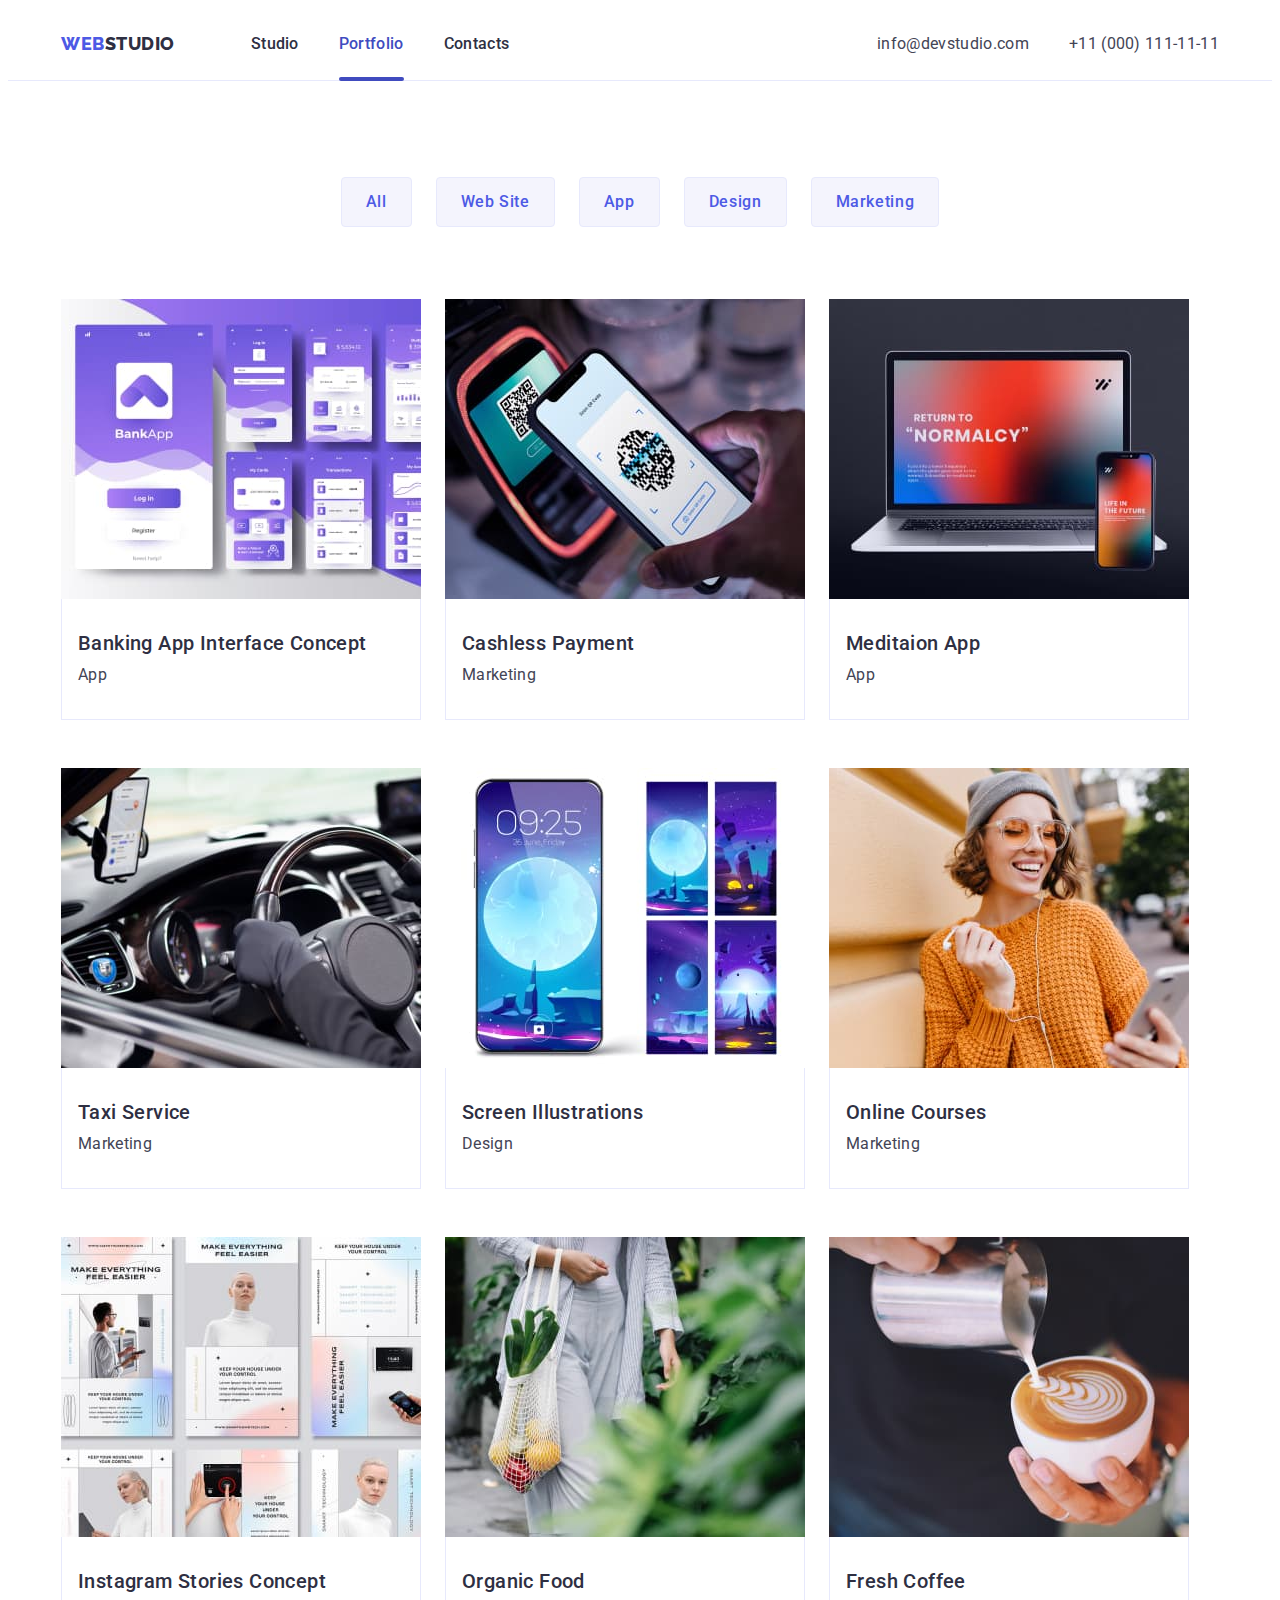
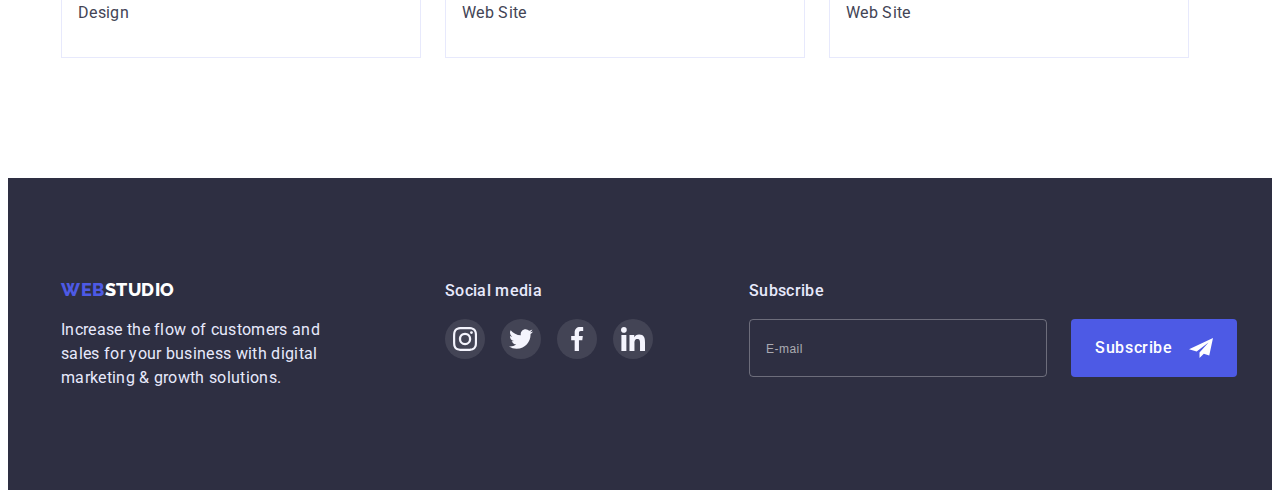
==== portfolio.html @ 00e741d6 "Initial commit" ====
<!DOCTYPE html>
<html lang="en">
  <head>
    <meta charset="UTF-8" />
    <meta http-equiv="X-UA-Compatible" content="IE=edge" />
    <meta name="viewport" content="width=device-width, initial-scale=1.0" />
    <title>Portfolio</title>
    <link rel="preconnect" href="https://fonts.googleapis.com" />
    <link rel="preconnect" href="https://fonts.gstatic.com" crossorigin />
    <link
      href="https://fonts.googleapis.com/css2?family=Raleway:wght@800&family=Roboto:wght@400;500;700;900&display=swap"
      rel="stylesheet"
    />
    <link
      rel="stylesheet"
      href="https://cdnjs.cloudflare.com/ajax/libs/modern-normalize/1.1.0/modern-normalize.min.css"
      integrity="sha512-wpPYUAdjBVSE4KJnH1VR1HeZfpl1ub8YT/NKx4PuQ5NmX2tKuGu6U/JRp5y+Y8XG2tV+wKQpNHVUX03MfMFn9Q=="
      crossorigin="anonymous"
      referrerpolicy="no-referrer"
    />
    <link rel="stylesheet" href="./css/styles.css" />
  </head>
  <body>
    <header class="page-header">
      <div class="container header-container">
        <nav class="page-nav">
          <a class="logo-light-background logo" href="./index.html"
            ><span class="logo-first">Web</span>Studio</a
          >
          <ul class="page-menu list">
            <li class="menu-item">
              <a class="menu-link link" href="./index.html">Studio</a>
            </li>
            <li class="menu-item">
              <a class="menu-link link current" href="./portfolio.html"
                >Portfolio</a
              >
            </li>
            <li class="menu-item">
              <a class="menu-link link" href="./index.html">Contacts</a>
            </li>
          </ul>
        </nav>
        <address>
          <ul class="address-list list">
            <li class="address-item">
              <a class="address-link link text" href="mailto:info@devstudio.com"
                >info@devstudio.com</a
              >
            </li>
            <li class="address-item">
              <a class="address-link link text" href="tel:+110001111111"
                >+11 (000) 111-11-11</a
              >
            </li>
          </ul>
        </address>
      </div>
    </header>
    <main>
      <section class="page-projects section">
        <div class="container">
          <h1 class="visually-hidden">Our projects</h1>
          <ul class="projects-filtr list">
            <li class="projects-item">
              <button class="projects-button btn" type="button">All</button>
            </li>
            <li class="projects-item">
              <button class="projects-button btn" type="button">
                Web Site
              </button>
            </li>
            <li class="projects-item">
              <button class="projects-button btn" type="button">App</button>
            </li>
            <li class="projects-item">
              <button class="projects-button btn" type="button">Design</button>
            </li>
            <li class="projects-item">
              <button class="projects-button btn" type="button">
                Marketing
              </button>
            </li>
          </ul>
          <ul class="projects-objects list">
            <li class="projects-cards">
              <div class="overlay-img">
                <img
                  src="./images/portfolio/banking-app.jpg"
                  alt="screenshot of the bank app"
                  width="360"
                  height="300"
                />
                <p class="overlay text">
                  14 Stylish and User-Friendly App Design Concepts · Task
                  Manager App · Calorie Tracker App · Exotic Fruit Ecommerce App
                  · Cloud Storage App
                </p>
              </div>
              <div class="projects-wrapper">
                <h2 class="under-subtitle">Banking App Interface Concept</h2>
                <p class="text">App</p>
              </div>
            </li>
            <li class="projects-cards">
              <div class="overlay-img">
                <img
                  src="./images/portfolio/cashless-payment.jpg"
                  alt="pay by phone using QR code"
                  width="360"
                  height="300"
                />
                <p class="overlay text">
                  14 Stylish and User-Friendly App Design Concepts · Task
                  Manager App · Calorie Tracker App · Exotic Fruit Ecommerce App
                  · Cloud Storage App
                </p>
              </div>
              <div class="projects-wrapper">
                <h2 class="under-subtitle">Cashless Payment</h2>
                <p class="text">Marketing</p>
              </div>
            </li>
            <li class="projects-cards">
              <div class="overlay-img">
                <img
                  src="./images/portfolio/meditation-app.jpg"
                  alt="laptop and phone screen with meditation app open"
                  width="360"
                  height="300"
                />
                <p class="overlay text">
                  14 Stylish and User-Friendly App Design Concepts · Task
                  Manager App · Calorie Tracker App · Exotic Fruit Ecommerce App
                  · Cloud Storage App
                </p>
              </div>
              <div class="projects-wrapper">
                <h2 class="under-subtitle">Meditaion App</h2>
                <p class="text">App</p>
              </div>
            </li>
            <li class="projects-cards">
              <div class="overlay-img">
                <img
                  src="./images/portfolio/taxi-service.jpg"
                  alt="steering wheel and open taxi app on phone"
                  width="360"
                  height="300"
                />
                <p class="overlay text">
                  14 Stylish and User-Friendly App Design Concepts · Task
                  Manager App · Calorie Tracker App · Exotic Fruit Ecommerce App
                  · Cloud Storage App
                </p>
              </div>
              <div class="projects-wrapper">
                <h2 class="under-subtitle">Taxi Service</h2>
                <p class="text">Marketing</p>
              </div>
            </li>
            <li class="projects-cards">
              <div class="overlay-img">
                <img
                  src="./images/portfolio/screen-illustrations.jpg"
                  alt="illustrations on the phone"
                  width="360"
                  height="300"
                />
                <p class="overlay text">
                  14 Stylish and User-Friendly App Design Concepts · Task
                  Manager App · Calorie Tracker App · Exotic Fruit Ecommerce App
                  · Cloud Storage App
                </p>
              </div>
              <div class="projects-wrapper">
                <h2 class="under-subtitle">Screen Illustrations</h2>
                <p class="text">Design</p>
              </div>
            </li>
            <li class="projects-cards">
              <div class="overlay-img">
                <img
                  src="./images/portfolio/online-courses.jpg"
                  alt="girl with phone"
                  width="360"
                  height="300"
                />
                <p class="overlay text">
                  14 Stylish and User-Friendly App Design Concepts · Task
                  Manager App · Calorie Tracker App · Exotic Fruit Ecommerce App
                  · Cloud Storage App
                </p>
              </div>
              <div class="projects-wrapper">
                <h2 class="under-subtitle">Online Courses</h2>
                <p class="text">Marketing</p>
              </div>
            </li>
            <li class="projects-cards">
              <div class="overlay-img">
                <img
                  src="./images/portfolio/instagram-stories.jpg"
                  alt="different types of stories on instagram"
                  width="360"
                  height="300"
                />
                <p class="overlay text">
                  14 Stylish and User-Friendly App Design Concepts · Task
                  Manager App · Calorie Tracker App · Exotic Fruit Ecommerce App
                  · Cloud Storage App
                </p>
              </div>
              <div class="projects-wrapper">
                <h2 class="under-subtitle">Instagram Stories Concept</h2>
                <p class="text">Design</p>
              </div>
            </li>
            <li class="projects-cards">
              <div class="overlay-img">
                <img
                  src="./images/portfolio/organic-food.jpg"
                  alt="man carries a bag of vegetables and fruits"
                  width="360"
                  height="300"
                />
                <p class="overlay text">
                  14 Stylish and User-Friendly App Design Concepts · Task
                  Manager App · Calorie Tracker App · Exotic Fruit Ecommerce App
                  · Cloud Storage App
                </p>
              </div>
              <div class="projects-wrapper">
                <h2 class="under-subtitle">Organic Food</h2>
                <p class="text">Web Site</p>
              </div>
            </li>
            <li class="projects-cards">
              <div class="overlay-img">
                <img
                  src="./images/portfolio/fresh-coffee.jpg"
                  alt="man pouring coffee into a cup"
                  width="360"
                  height="300"
                />
                <p class="overlay text">
                  14 Stylish and User-Friendly App Design Concepts · Task
                  Manager App · Calorie Tracker App · Exotic Fruit Ecommerce App
                  · Cloud Storage App
                </p>
              </div>
              <div class="projects-wrapper">
                <h2 class="under-subtitle">Fresh Coffee</h2>
                <p class="text">Web Site</p>
              </div>
            </li>
          </ul>
        </div>
      </section>
    </main>
    <footer class="footer">
      <div class="footer-container container">
        <div class="footer-about">
          <a class="logo-dark-background logo" href="./index.html"
            ><span class="logo-first">Web</span>Studio</a
          >
          <p class="footer-text text">
            Increase the flow of customers and sales for your business with
            digital marketing & growth solutions.
          </p>
        </div>
        <div class="social-link-footer">
          <p class="social-link-text text">Social media</p>
          <ul class="social-list-footer list">
            <li class="social-item-footer">
              <a class="social-links-footer" href="#">
                <svg class="social-icon-footer">
                  <use href="./images/icons.svg#icon-instagram"></use>
                </svg>
              </a>
            </li>
            <li class="social-item-footer">
              <a class="social-links-footer" href="#">
                <svg class="social-icon-footer">
                  <use href="./images/icons.svg#icon-twitter"></use>
                </svg>
              </a>
            </li>
            <li class="social-item-footer">
              <a class="social-links-footer" href="#">
                <svg class="social-icon-footer">
                  <use href="./images/icons.svg#icon-facebook"></use>
                </svg>
              </a>
            </li>
            <li class="social-item-footer">
              <a class="social-links-footer" href="#">
                <svg class="social-icon-footer">
                  <use href="./images/icons.svg#icon-linkedin"></use>
                </svg>
              </a>
            </li>
          </ul>
        </div>
        <div class="footer-form">
          <p class="footer-text-form text">Subscribe</p>
          <form class="footer-form-place">
            <label class="footer-form-field">
              <input
                type="email"
                class="footer-form-input"
                name="user-email"
                required
                placeholder="E-mail"
              />
            </label>
            <button type="submit" class="footer-form-submit btn">
              Subscribe<svg class="footer-icon-form" width="24px" height="24px">
                <use href="./images/icons.svg#icon-plane"></use>
              </svg>
            </button>
          </form>
        </div>
      </div>
    </footer>
  </body>
</html>
---- css/styles.css ----
:root {
  --primary-text-style: Roboto, sans-serif;
  --text-style-logo: Raleway, sans-serif;

  --primary-text-color-light-background: #2e2f42;
  --secondary-text-color-light-background: #434455;

  --primary-text-color-dark-background: #ffffff;
  --secondary-text-color-dark-background: #e7e9fc;

  --primary-color-accent: #404bbf;
  --secondary-color-accent: #4d5ae5;

  --primary-light-background: #ffffff;
  --secondary-light-background: #f4f4fd;

  --primary-dark-background: #2e2f42;

  --border-wrapper-color: #e7e9fc;
  --border-color: #000000;

  --card-set-gap: 24px;
  --transition-dur-and-func: 250ms cubic-bezier(0.4, 0, 0.2, 1);
}

/*-----------------------COMPONENTS-----------------*/

body {
  font-family: var(--primary-text-style);
  color: var(--primary-text-color-light-background);
  background-color: (var(--primary-light-background));
}

h1,
h2,
h3,
h4,
p {
  margin-top: 0;
  margin-bottom: 0;
}

ul,
ol {
  margin-top: 0;
  margin-bottom: 0;
  padding-left: 0;
}

img {
  display: block;
  max-width: 100%;
}

a {
  color: currentColor;
}

button {
  cursor: pointer;
}

address {
  font-style: normal;
}

.list {
  list-style-type: none;
}

.link {
  text-decoration: none;
  transition: color var(--transition-dur-and-func);
}

.link:hover,
.link:focus {
  color: var(--primary-color-accent);
}

.logo-first {
  color: var(--secondary-color-accent);
}

.visually-hidden {
  position: absolute;
  width: 1px;
  height: 1px;
  margin: -1px;
  border: 0;
  padding: 0;
  white-space: nowrap;
  clip-path: inset(100%);
  clip: rect(0 0 0 0);
  overflow: hidden;
}

.subtitle {
  font-size: 36px;
  line-height: 1.11;
  text-transform: capitalize;
  letter-spacing: 0.02em;

  margin-bottom: 72px;
  text-align: center;
}

.under-subtitle {
  font-size: 20px;
  line-height: 1.2;
  font-weight: 500;
  letter-spacing: 0.02em;

  margin-bottom: 8px;
}

.container {
  width: 1158px;
  margin-left: auto;
  margin-right: auto;
  padding-left: 15px;
  padding-right: 15px;
}

.section {
  padding-top: 120px;
  padding-bottom: 120px;
}

.text {
  color: var(--secondary-text-color-light-background);
  line-height: 1.5;
  letter-spacing: 0.02em;
}

.btn {
  font-family: inherit;
  font-size: 16px;
  line-height: 1.5;
  font-weight: 500;
  letter-spacing: 0.04em;
  border-radius: 4px;
  border: none;
}

.logo {
  text-decoration: none;
  font-family: var(--text-style-logo);
  font-weight: 800;
  font-size: 18px;
  line-height: 1.33;
  text-transform: uppercase;
  letter-spacing: 0.03em;
}
/*/-----------------------COMPONENTS-----------------*/

/*---------------------------HEADER-------------------------*/

.page-header {
  border-bottom: 1px solid var(--border-wrapper-color);
}

.header-container {
  display: flex;
  align-items: center;
  justify-content: space-between;
}

.page-nav {
  display: flex;
  align-items: center;
}

.logo-light-background {
  color: var(--primary-text-color-light-background);

  margin-right: 76px;
}

.page-menu {
  display: flex;
  align-items: center;
}

.menu-item:not(:last-child) {
  margin-right: 40px;
}

.menu-link {
  position: relative;
  display: block;

  color: inherit;
  line-height: 1.5;
  letter-spacing: 0.02em;
  font-weight: 500;

  padding: 24px 0;
}

.menu-link.current {
  color: var(--primary-color-accent);
}

.menu-link.current::after {
  content: '';
  position: absolute;
  display: block;
  bottom: -1px;

  width: 100%;
  height: 4px;
  background: var(--primary-color-accent);
  border-radius: 2px;
}

.address-list {
  display: flex;
  align-items: center;
}

.address-item:not(:last-child) {
  margin-right: 40px;
}

.address-link {
  display: block;
  font-style: normal;
  padding: 24px 0;
  transition: color var(--transition-dur-and-func);
}

.address-link:hover,
.address-link:focus {
  color: var(--primary-color-accent);
}

/*/---------------------------HEADER-------------------------*/

/*---------------------------HERO-------------------------*/
.page-hero {
  padding-top: 188px;
  padding-bottom: 188px;

  background-image: linear-gradient(
      to right,
      rgba(46, 47, 66, 0.7),
      rgba(46, 47, 66, 0.7)
    ),
    url(../images/hero/hero-bg.jpg);
  max-width: 1440px;
  margin: 0 auto;
  background-repeat: no-repeat;
  background-position: center;
  background-size: auto;
}

.hero-title {
  font-size: 56px;
  line-height: 1.07;
  color: var(--primary-text-color-dark-background);
  letter-spacing: 0.02em;

  text-align: center;
  margin-left: auto;
  margin-right: auto;
  width: 496px;
  margin-bottom: 48px;
}

.hero-button {
  display: block;
  margin: 0 auto;

  background-color: var(--secondary-color-accent);
  color: var(--primary-text-color-dark-background);

  padding: 16px 32px;
  transition: background-color var(--transition-dur-and-func);
}

.hero-button:hover,
.hero-button:focus {
  background-color: var(--primary-color-accent);
}

/*/---------------------------HERO-------------------------*/

/*---------------------------ADVANTAGES-SECTION------------------------*/

.advantages-list {
  display: flex;
  gap: var(--card-set-gap);
}

.advantages-item {
  flex-basis: calc((100% - 3 * var(--card-set-gap)) / 4);
}

.icons-advantages-border {
  display: flex;
  justify-content: center;
  align-items: center;
  width: 264px;
  height: 112px;
  background-color: var(--secondary-light-background);
  border-radius: 4px;
  margin-bottom: 8px;
}

.icons-advantages {
  width: 64px;
  height: 64px;
}

/*/---------------------------ADVANTAGES-SECTION------------------------*/

/*---------------------------WORKS-SECTION-----------------------*/

.page-works {
  padding-top: 0;
}

.works-list {
  display: flex;
  gap: var(--card-set-gap);
}

/*/---------------------------WORKS-SECTION-----------------------*/

/*---------------------------TEAM-SECTION-----------------------*/

.page-team {
  background-color: var(--secondary-light-background);
}

.team-list {
  display: flex;
  gap: var(--card-set-gap);
}

.team-item {
  background-color: var(--primary-light-background);
  box-shadow: 0px 1px 6px rgba(46, 47, 66, 0.08),
    0px 1px 1px rgba(46, 47, 66, 0.16), 0px 2px 1px rgba(46, 47, 66, 0.08);
  border-radius: 0px 0px 4px 4px;
}

.team-card-wrapper {
  text-align: center;
  padding-top: 32px;
  padding-bottom: 32px;
}

.social-list-team {
  display: flex;
  justify-content: center;
  margin-top: 8px;
}

.social-item-team:not(:last-child) {
  margin-right: var(--card-set-gap);
}

.social-links-team {
  display: flex;
  align-items: center;
  justify-content: center;
  width: 40px;
  height: 40px;
  border-radius: 50%;
  background-color: var(--secondary-color-accent);
  transition: background-color var(--transition-dur-and-func);
}

.social-links-team:hover,
.social-links-team:focus {
  background-color: var(--primary-color-accent);
}

.social-icons-team {
  width: 16px;
  height: 16px;
  fill: var(--secondary-light-background);
}

/*/---------------------------TEAM-SECTION-----------------------*/

/*-----------------------CUSTOMERS-SECTION------------------------*/
.customers-list {
  display: flex;
  justify-content: center;
}

.customers-item:not(:last-child) {
  margin-right: var(--card-set-gap);
}

.customers-link {
  display: flex;
  align-items: center;
  justify-content: center;
  width: 168px;
  height: 88px;
  border: 1px solid #8e8f99;
  border-radius: 4px;
  transition: border var(--transition-dur-and-func);
}

.customers-link:focus,
.customers-link:hover {
  border: 1px solid var(--primary-color-accent);
}

.customers-icon {
  width: 104px;
  height: 56px;
  fill: #8e8f99;
  transition: fill var(--transition-dur-and-func);
}

.customers-link:focus .customers-icon,
.customers-link:hover .customers-icon {
  fill: var(--primary-color-accent);
}

/*/---------------------------CUSTOMERS-SECTION-----------------------*/

/*-----------------------PROJECTS-SECTION------------------------*/

.page-projects {
  padding-top: 96px;
}

.projects-filtr {
  display: flex;
  justify-content: center;
  margin-bottom: 72px;
}

.projects-item:not(:last-child) {
  margin-right: var(--card-set-gap);
}

.projects-button {
  color: var(--secondary-color-accent);
  background: var(--secondary-light-background);
  border: 1px solid var(--secondary-text-color-dark-background);
  padding: 12px 24px;
  transition: background-color var(--transition-dur-and-func),
    color var(--transition-dur-and-func),
    box-shadow var(--transition-dur-and-func),
    border var(--transition-dur-and-func);
}

.projects-button:hover,
.projects-button:focus {
  background-color: var(--primary-color-accent);
  color: var(--primary-light-background);
  box-shadow: 0px 3px 1px rgba(0, 0, 0, 0.1), 0px 2px 1px rgba(0, 0, 0, 0.08),
    0px 2px 2px rgba(0, 0, 0, 0.12);
  border: 1px solid var(--primary-color-accent);
}

.projects-objects {
  display: flex;
  flex-wrap: wrap;
  gap: 48px var(--card-set-gap);
}

.projects-cards {
  transition: box-shadow var(--transition-dur-and-func);
}

.projects-cards:hover {
  cursor: pointer;
  box-shadow: 0px 1px 6px rgba(46, 47, 66, 0.08),
    0px 1px 1px rgba(46, 47, 66, 0.16), 0px 2px 1px rgba(46, 47, 66, 0.08);
}

.projects-cards:hover .overlay {
  transform: translate(0, 0);
}

.overlay-img {
  position: relative;
  overflow: hidden;
}

.overlay {
  position: absolute;
  display: block;
  width: 100%;
  height: 100%;
  top: 0;
  left: 0;
  padding: 40px 32px;

  background-color: var(--secondary-color-accent);
  color: var(--secondary-light-background);

  transform: translate(0, 100%);
  transition: transform var(--transition-dur-and-func);
}

.projects-wrapper {
  padding-top: 32px;
  padding-bottom: 32px;
  padding-left: 16px;

  border: 1px solid var(--border-wrapper-color);
  border-top: none;
}

/*/-----------------------PROJECTS-SECTION------------------------*/

/*---------------------------FOOTER-----------------------*/

.footer {
  background-color: var(--primary-dark-background);
  padding-top: 100px;
  padding-bottom: 100px;
}

.footer-container {
  display: flex;
  align-items: baseline;
}

.footer-about {
  margin-right: 120px;
}

.logo-dark-background {
  color: var(--primary-text-color-dark-background);
}

.footer-text {
  color: var(--secondary-text-color-dark-background);
  width: 264px;
  margin-top: 16px;
}
/*/-----------------------FOOTER-LINKS------------------------*/
.social-link-footer {
  margin-right: 80px;
}

.social-link-text {
  font-weight: 500;
  color: var(--secondary-text-color-dark-background);
  margin-bottom: 16px;
}

.social-list-footer {
  display: flex;
}

.social-item-footer {
  margin-right: 16px;
}

.social-links-footer {
  display: flex;
  align-items: center;
  justify-content: center;
  width: 40px;
  height: 40px;
  border-radius: 50%;
  background-color: rgba(255, 255, 255, 0.1);
  transition: background-color var(--transition-dur-and-func);
}

.social-links-footer:hover,
.social-links-footer:focus {
  background-color: #31d0aa;
}

.social-icon-footer {
  display: flex;
  width: 24px;
  height: 24px;
  fill: var(--secondary-light-background);
}
/*/-----------------------FOOTER-FORM------------------------*/
.footer-form-place {
  display: flex;
}

.footer-text-form {
  font-weight: 500;
  color: var(--secondary-text-color-dark-background);
  margin-bottom: 16px;
}

.footer-form-field {
  margin-right: 24px;
}

.footer-form-input {
  width: 264px;
  height: 40px;
  background-color: transparent;
  color: var(--secondary-text-color-dark-background);
  border: 1px solid rgba(255, 255, 255, 0.3);
  border-radius: 4px;
  padding: 8px 16px;
  transition: outline var(--transition-dur-and-func);
}

.footer-form-input::placeholder {
  font-size: 12px;
  line-height: 2;
  letter-spacing: 0.04em;
  color: rgba(255, 255, 255, 0.6);
}

.footer-form-input:focus {
  outline: 1px solid #31d0aa;
}

.footer-form-submit {
  display: flex;
  align-items: center;
  background: var(--secondary-color-accent);
  color: var(--primary-text-color-dark-background);
  padding: 8px 24px;
  transition: background-color var(--transition-dur-and-func);
}

.footer-form-submit:hover,
.footer-form-submit:focus {
  background-color: var(--primary-color-accent);
}

.footer-icon-form {
  fill: #ffffff;
  margin-left: 16px;
}
/*/---------------------------FOOTER-----------------------*/

/*---------------------------MODAL WINDOW-----------------------*/
.backdrop {
  position: fixed;
  top: 0;
  left: 0;
  z-index: 100;
  width: 100%;
  height: 100%;
  background: rgba(46, 47, 66, 0.4);
  transition: opacity var(--transition-dur-and-func),
    visibility var(--transition-dur-and-func);
}

.backdrop.is-hidden {
  opacity: 0;
  visibility: hidden;
  pointer-events: none;
  transform: opacity(0);
}

.modal {
  position: absolute;
  top: 50%;
  left: 50%;
  transform: translate(-50%, -50%);
  width: 408px;
  height: 584px;
  border-radius: 4px;
  background: #fcfcfc;
  box-shadow: 0px 1px 1px rgba(0, 0, 0, 0.14), 0px 1px 3px rgba(0, 0, 0, 0.12),
    0px 2px 1px rgba(0, 0, 0, 0.2);
  transition: transform var(--transition-dur-and-func);
}

.modal-close-btn {
  position: absolute;
  top: 24px;
  right: 24px;
  display: flex;
  justify-content: center;
  align-items: center;
  width: 24px;
  height: 24px;
  border-radius: 50%;
  border: 1px solid rgba(0, 0, 0, 0.1);
  background: var(--secondary-text-color-dark-background);
  padding: 0;
  transition: background var(--transition-dur-and-func);
}

.modal-close-btn:hover,
.modal-close-btn:focus {
  background: var(--primary-color-accent);
}

.modal-icon-btn {
  width: 8px;
  height: 8px;
  transition: fill var(--transition-dur-and-func);
}

.modal-close-btn:hover .modal-icon-btn,
.modal-close-btn:focus .modal-icon-btn {
  fill: var(--primary-text-color-dark-background);
}

/*/---------------------------MODAL WINDOW-----------------------*/
/*---------------------------MODAL FORM-----------------------*/
.modal-text {
  font-weight: 500;
  line-height: 1.5;
  letter-spacing: 0.02em;
  text-align: center;
  padding: 72px 24px 0 24px;
  margin-bottom: 16px;
}

.modal-form {
  display: flex;
  flex-direction: column;
  padding: 0 24px 16px 24px;
}

.modal-form-field {
  font-size: 12px;
  line-height: 1.17;
  letter-spacing: 0.04em;
  color: #8e8f99;
  margin-bottom: 4px;
}

.modal-form-input-desk {
  position: relative;
}

.modal-form-input {
  display: block;
  width: 100%;
  border: 1px solid rgba(33, 33, 33, 0.2);
  height: 40px;
  margin-bottom: 8px;
  border-radius: 4px;
  padding: 8px 38px;
  transition: border var(--transition-dur-and-func);
}

.modal-form-input:focus {
  outline: none;
  border: 1px solid var(--secondary-color-accent);
}

.modal-form-icon {
  position: absolute;
  top: 8px;
  left: 16px;
  transition: fill var(--transition-dur-and-func);
}

.modal-form-input:focus + .modal-form-icon {
  fill: var(--secondary-color-accent);
}

.modal-form-message {
  resize: none;
  width: 100%;
  height: 120px;
  border: 1px solid rgba(33, 33, 33, 0.2);
  border-radius: 4px;
  margin-bottom: 16px;
  padding: 8px 16px;
  transition: border var(--transition-dur-and-func);
}

.modal-form-message:focus {
  outline: none;
  border: 1px solid var(--secondary-color-accent);
}

.modal-form-message::placeholder {
  font-size: 12px;
  line-height: 1.17;
  letter-spacing: 0.04em;
  color: rgba(117, 117, 117, 0.5);
}

.modal-check {
  display: flex;
  margin-bottom: 24px;
}

.modal-form-check-text {
  display: flex;
  align-items: flex-end;
  font-size: 12px;
  line-height: 1.17;
  letter-spacing: 0.04em;
  color: #757575;
}

.modal-check-btn {
  display: flex;
  justify-content: center;
  align-items: center;
  width: 16px;
  height: 16px;
  border: 1.25px solid var(--primary-text-color-light-background);
  border-radius: 2px;
  margin-right: 8px;
  transition: background var(--transition-dur-and-func),
    border var(--transition-dur-and-func);
}

.modal-form-check:checked + .modal-check-btn {
  background: var(--primary-color-accent);
  border: 1.25px solid var(--primary-color-accent);
}

.modal-check-in {
  fill: var(--secondary-light-background);
  opacity: 0;
  transition: opacity var(--transition-dur-and-func);
}

.modal-form-check:checked + .modal-check-btn > .modal-check-in {
  opacity: 1;
}

.privacy-text {
  line-height: 1.33;
  color: var(--secondary-color-accent);
}

.modal-form-submit {
  align-self: center;
  width: 169px;
  background: var(--secondary-color-accent);
  box-shadow: 0px 4px 4px rgba(0, 0, 0, 0.15);
  color: var(--primary-text-color-dark-background);
  padding: 16px 32px;
  transition: background-color var(--transition-dur-and-func);
}

.modal-form-submit:hover,
.modal-form-submit:focus {
  background-color: var(--primary-color-accent);
}

/*/---------------------------MODAL FORM-----------------------*/
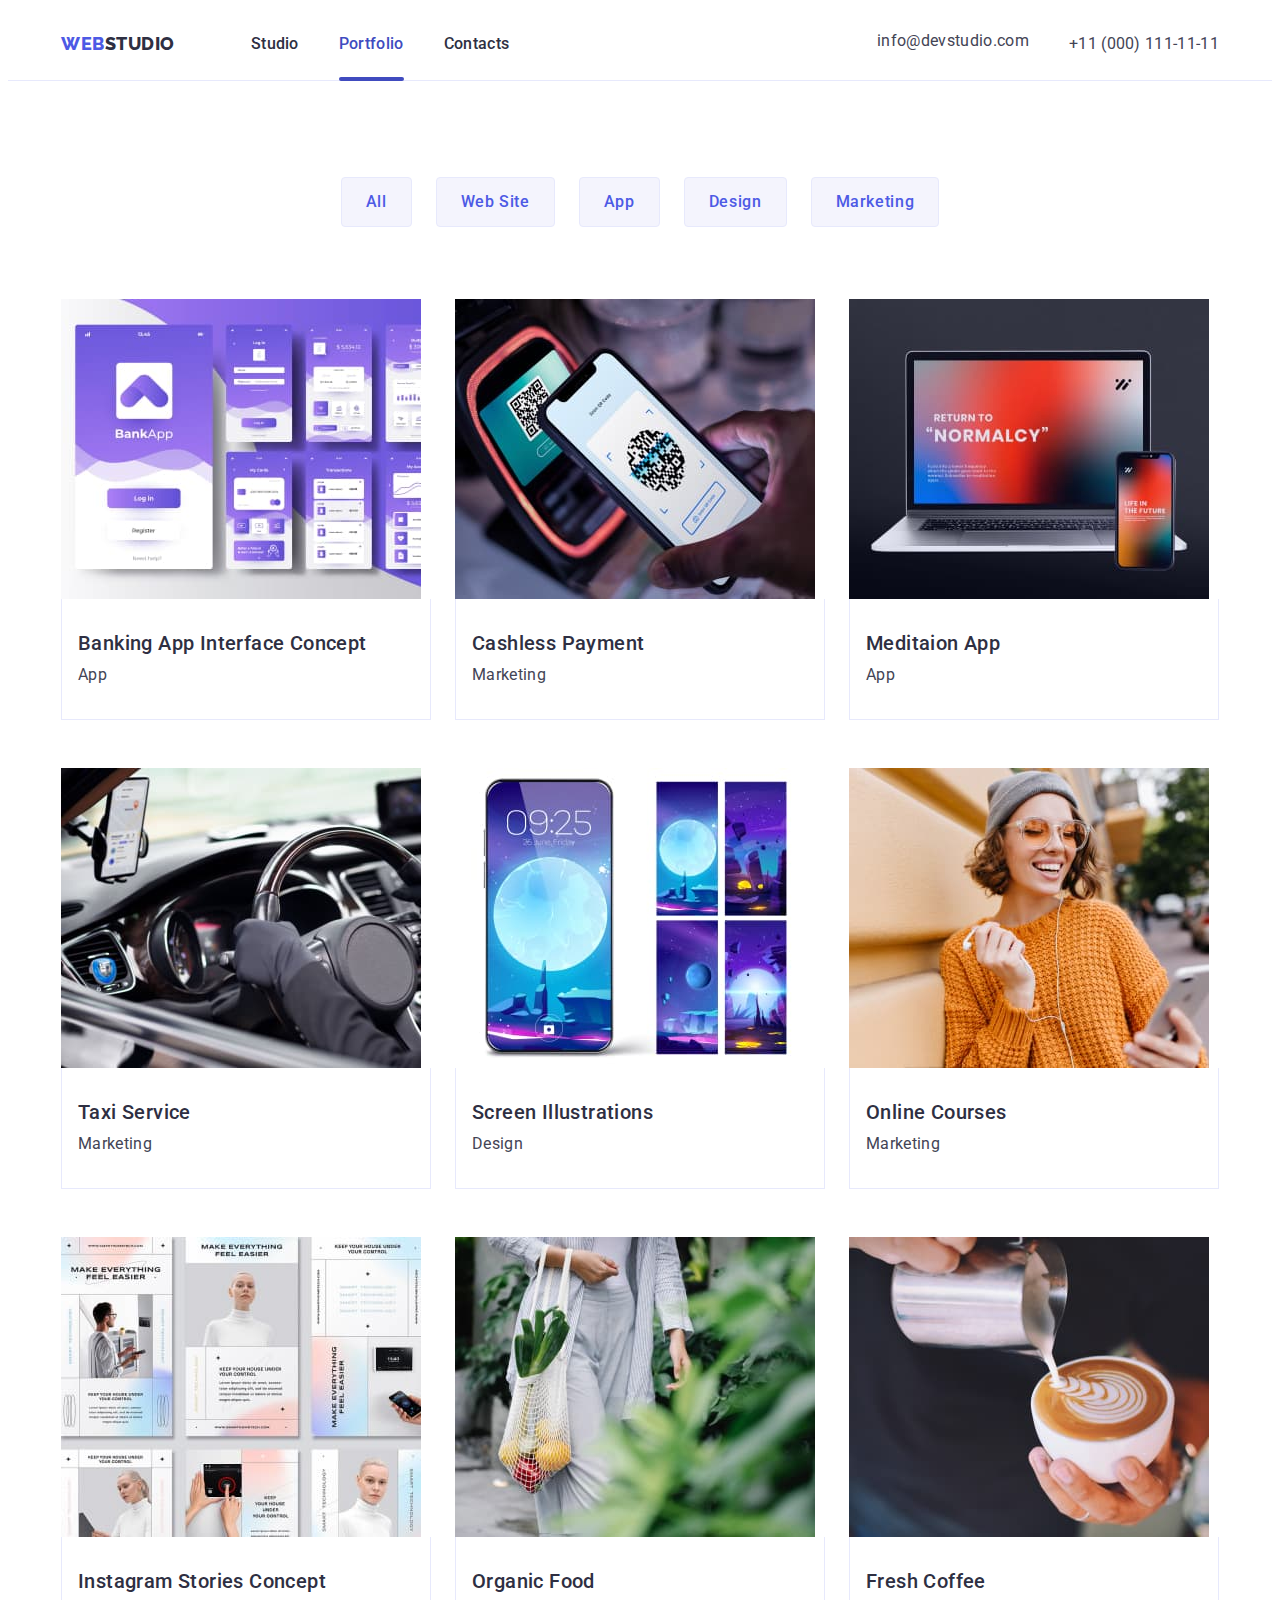
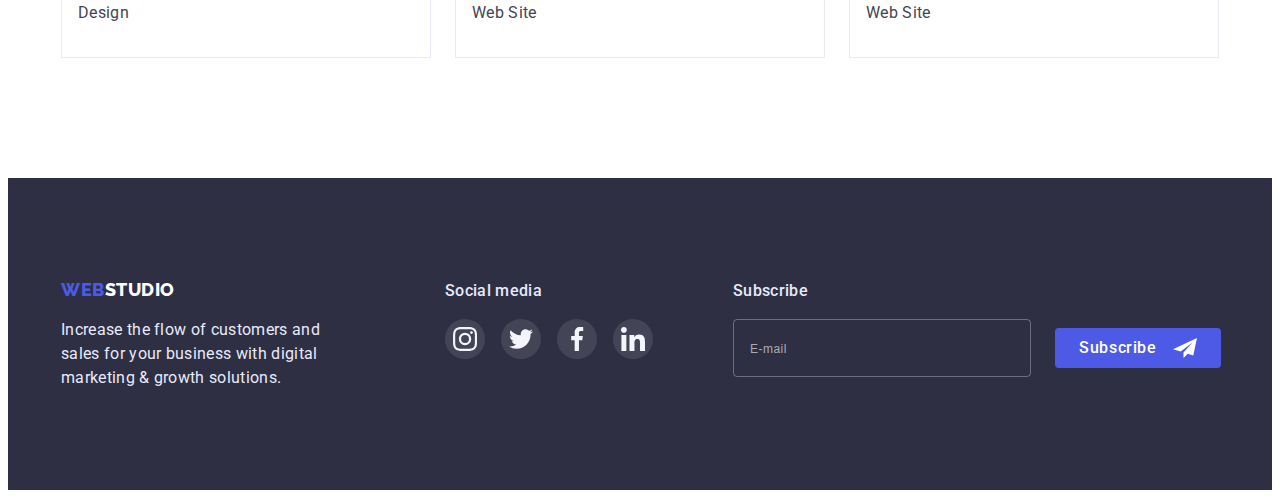
==== commit 0343a6ca: "Update all" ====
--- a/portfolio.html
+++ b/portfolio.html
@@ -19,6 +19,9 @@
       referrerpolicy="no-referrer"
     />
     <link rel="stylesheet" href="./css/styles.css" />
+    <link rel="stylesheet" href="./css/mobile.css" />
+    <link rel="stylesheet" href="./css/tablet.css" />
+    <link rel="stylesheet" href="./css/desktop.css" />
   </head>
   <body>
     <header class="page-header">
@@ -41,7 +44,7 @@
             </li>
           </ul>
         </nav>
-        <address>
+        <address class="address">
           <ul class="address-list list">
             <li class="address-item">
               <a class="address-link link text" href="mailto:info@devstudio.com"
@@ -55,6 +58,87 @@
             </li>
           </ul>
         </address>
+        <button class="btn-menu-open" type="button" data-menu-open>
+          <svg class="icon-menu-btn">
+            <use href="./images/icons.svg#icon-menu-mob"></use>
+          </svg>
+        </button>
+        <div class="backdrop-menu is-hidden" data-menu>
+          <div class="modal-menu">
+            <button
+              class="modal-close-btn menu-btn"
+              type="button"
+              data-menu-close
+            >
+              <svg class="modal-icon-btn">
+                <use href="./images/icons.svg#icon-vector"></use>
+              </svg>
+            </button>
+            <ul class="page-menu-modal list">
+              <li class="menu-item-modal">
+                <a class="menu-link-modal subtitle link" href="./index.html"
+                  >Studio</a
+                >
+              </li>
+              <li class="menu-item-modal">
+                <a class="menu-link-modal subtitle link" href="./portfolio.html"
+                  >Portfolio</a
+                >
+              </li>
+              <li class="menu-item-modal">
+                <a
+                  class="menu-link-modal subtitle link current"
+                  href="./index.html"
+                  >Contacts</a
+                >
+              </li>
+            </ul>
+            <ul class="address-list-modal list">
+              <li class="tel-item-modal">
+                <a class="tel-link-modal link subtitle" href="tel:+110001111111"
+                  >+11 (000) 111-11-11</a
+                >
+              </li>
+              <li class="address-item-modal">
+                <a
+                  class="address-link-modal link text"
+                  href="mailto:info@devstudio.com"
+                  >info@devstudio.com</a
+                >
+              </li>
+            </ul>
+            <ul class="social-list-menu list">
+              <li class="social-item-menu">
+                <a href="#" class="social-links-menu link">
+                  <svg class="social-icons-menu">
+                    <use href="./images/icons.svg#icon-instagram"></use>
+                  </svg>
+                </a>
+              </li>
+              <li class="social-item-menu">
+                <a href="#" class="social-links-menu link">
+                  <svg class="social-icons-menu">
+                    <use href="./images/icons.svg#icon-twitter"></use>
+                  </svg>
+                </a>
+              </li>
+              <li class="social-item-menu">
+                <a href="#" class="social-links-menu link">
+                  <svg class="social-icons-menu">
+                    <use href="./images/icons.svg#icon-facebook"></use>
+                  </svg>
+                </a>
+              </li>
+              <li class="social-item-menu">
+                <a href="#" class="social-links-menu link">
+                  <svg class="social-icons-menu">
+                    <use href="./images/icons.svg#icon-linkedin"></use>
+                  </svg>
+                </a>
+              </li>
+            </ul>
+          </div>
+        </div>
       </div>
     </header>
     <main>
--- a/css/styles.css
+++ b/css/styles.css
@@ -1,4 +1,4 @@
-:root {
+/* :root {
   --primary-text-style: Roboto, sans-serif;
   --text-style-logo: Raleway, sans-serif;
 
@@ -94,8 +94,9 @@
   clip: rect(0 0 0 0);
   overflow: hidden;
 }
-
-.subtitle {
+*/
+
+/* .subtitle {
   font-size: 36px;
   line-height: 1.11;
   text-transform: capitalize;
@@ -103,31 +104,31 @@
 
   margin-bottom: 72px;
   text-align: center;
-}
-
-.under-subtitle {
+} */
+
+/* .under-subtitle {
   font-size: 20px;
   line-height: 1.2;
   font-weight: 500;
   letter-spacing: 0.02em;
 
   margin-bottom: 8px;
-}
-
-.container {
+} */
+
+/* .container {
   width: 1158px;
   margin-left: auto;
   margin-right: auto;
   padding-left: 15px;
   padding-right: 15px;
-}
-
-.section {
+} */
+
+/* .section {
   padding-top: 120px;
   padding-bottom: 120px;
-}
-
-.text {
+} */
+
+/* .text {
   color: var(--secondary-text-color-light-background);
   line-height: 1.5;
   letter-spacing: 0.02em;
@@ -151,12 +152,12 @@
   line-height: 1.33;
   text-transform: uppercase;
   letter-spacing: 0.03em;
-}
+} */
 /*/-----------------------COMPONENTS-----------------*/
 
 /*---------------------------HEADER-------------------------*/
 
-.page-header {
+/* .page-header {
   border-bottom: 1px solid var(--border-wrapper-color);
 }
 
@@ -164,9 +165,9 @@
   display: flex;
   align-items: center;
   justify-content: space-between;
-}
-
-.page-nav {
+} */
+
+/* .page-nav {
   display: flex;
   align-items: center;
 }
@@ -175,9 +176,9 @@
   color: var(--primary-text-color-light-background);
 
   margin-right: 76px;
-}
-
-.page-menu {
+} */
+
+/* .page-menu {
   display: flex;
   align-items: center;
 }
@@ -233,12 +234,12 @@
 .address-link:hover,
 .address-link:focus {
   color: var(--primary-color-accent);
-}
+} */
 
 /*/---------------------------HEADER-------------------------*/
 
 /*---------------------------HERO-------------------------*/
-.page-hero {
+/* .page-hero {
   padding-top: 188px;
   padding-bottom: 188px;
 
@@ -253,9 +254,9 @@
   background-repeat: no-repeat;
   background-position: center;
   background-size: auto;
-}
-
-.hero-title {
+} */
+
+/* .hero-title {
   font-size: 56px;
   line-height: 1.07;
   color: var(--primary-text-color-dark-background);
@@ -282,22 +283,22 @@
 .hero-button:hover,
 .hero-button:focus {
   background-color: var(--primary-color-accent);
-}
+} */
 
 /*/---------------------------HERO-------------------------*/
 
 /*---------------------------ADVANTAGES-SECTION------------------------*/
 
-.advantages-list {
+/* .advantages-list {
   display: flex;
   gap: var(--card-set-gap);
-}
-
-.advantages-item {
+} */
+
+/* .advantages-item {
   flex-basis: calc((100% - 3 * var(--card-set-gap)) / 4);
-}
-
-.icons-advantages-border {
+} */
+
+/* .icons-advantages-border {
   display: flex;
   justify-content: center;
   align-items: center;
@@ -306,36 +307,38 @@
   background-color: var(--secondary-light-background);
   border-radius: 4px;
   margin-bottom: 8px;
-}
-
-.icons-advantages {
+} */
+
+/* .icons-advantages {
   width: 64px;
   height: 64px;
-}
+} */
 
 /*/---------------------------ADVANTAGES-SECTION------------------------*/
 
 /*---------------------------WORKS-SECTION-----------------------*/
 
-.page-works {
+/* .page-works {
   padding-top: 0;
 }
 
 .works-list {
   display: flex;
   gap: var(--card-set-gap);
-}
+} */
 
 /*/---------------------------WORKS-SECTION-----------------------*/
 
 /*---------------------------TEAM-SECTION-----------------------*/
 
-.page-team {
+/* .page-team {
   background-color: var(--secondary-light-background);
 }
 
 .team-list {
   display: flex;
+  flex-wrap: wrap;
+  justify-content: center;
   gap: var(--card-set-gap);
 }
 
@@ -382,12 +385,12 @@
   width: 16px;
   height: 16px;
   fill: var(--secondary-light-background);
-}
+} */
 
 /*/---------------------------TEAM-SECTION-----------------------*/
 
 /*-----------------------CUSTOMERS-SECTION------------------------*/
-.customers-list {
+/* .customers-list {
   display: flex;
   justify-content: center;
 }
@@ -422,13 +425,13 @@
 .customers-link:focus .customers-icon,
 .customers-link:hover .customers-icon {
   fill: var(--primary-color-accent);
-}
+} */
 
 /*/---------------------------CUSTOMERS-SECTION-----------------------*/
 
 /*-----------------------PROJECTS-SECTION------------------------*/
 
-.page-projects {
+/* .page-projects {
   padding-top: 96px;
 }
 
@@ -436,13 +439,13 @@
   display: flex;
   justify-content: center;
   margin-bottom: 72px;
-}
-
-.projects-item:not(:last-child) {
+} */
+
+/* .projects-item:not(:last-child) {
   margin-right: var(--card-set-gap);
-}
-
-.projects-button {
+} */
+
+/* .projects-button {
   color: var(--secondary-color-accent);
   background: var(--secondary-light-background);
   border: 1px solid var(--secondary-text-color-dark-background);
@@ -460,9 +463,9 @@
   box-shadow: 0px 3px 1px rgba(0, 0, 0, 0.1), 0px 2px 1px rgba(0, 0, 0, 0.08),
     0px 2px 2px rgba(0, 0, 0, 0.12);
   border: 1px solid var(--primary-color-accent);
-}
-
-.projects-objects {
+} */
+
+/* .projects-objects {
   display: flex;
   flex-wrap: wrap;
   gap: 48px var(--card-set-gap);
@@ -510,13 +513,13 @@
 
   border: 1px solid var(--border-wrapper-color);
   border-top: none;
-}
+} */
 
 /*/-----------------------PROJECTS-SECTION------------------------*/
 
 /*---------------------------FOOTER-----------------------*/
 
-.footer {
+/* .footer {
   background-color: var(--primary-dark-background);
   padding-top: 100px;
   padding-bottom: 100px;
@@ -539,9 +542,9 @@
   color: var(--secondary-text-color-dark-background);
   width: 264px;
   margin-top: 16px;
-}
+} */
 /*/-----------------------FOOTER-LINKS------------------------*/
-.social-link-footer {
+/* .social-link-footer {
   margin-right: 80px;
 }
 
@@ -580,9 +583,9 @@
   width: 24px;
   height: 24px;
   fill: var(--secondary-light-background);
-}
+} */
 /*/-----------------------FOOTER-FORM------------------------*/
-.footer-form-place {
+/* .footer-form-place {
   display: flex;
 }
 
@@ -635,11 +638,11 @@
 .footer-icon-form {
   fill: #ffffff;
   margin-left: 16px;
-}
+} */
 /*/---------------------------FOOTER-----------------------*/
 
 /*---------------------------MODAL WINDOW-----------------------*/
-.backdrop {
+/* .backdrop {
   position: fixed;
   top: 0;
   left: 0;
@@ -702,11 +705,11 @@
 .modal-close-btn:hover .modal-icon-btn,
 .modal-close-btn:focus .modal-icon-btn {
   fill: var(--primary-text-color-dark-background);
-}
+} */
 
 /*/---------------------------MODAL WINDOW-----------------------*/
 /*---------------------------MODAL FORM-----------------------*/
-.modal-text {
+/* .modal-text {
   font-weight: 500;
   line-height: 1.5;
   letter-spacing: 0.02em;
@@ -843,6 +846,76 @@
 .modal-form-submit:hover,
 .modal-form-submit:focus {
   background-color: var(--primary-color-accent);
-}
+} */
 
 /*/---------------------------MODAL FORM-----------------------*/
+/* .backdrop-menu {
+  padding: 80px 35px 40px 40px;
+  position: fixed;
+  top: 0;
+  left: 0;
+  z-index: 100;
+  width: 100%;
+  height: 100%;
+  background: #ffffff;
+  box-shadow: 0px 2px 1px rgba(46, 47, 66, 0.08),
+    0px 1px 1px rgba(46, 47, 66, 0.16), 0px 1px 6px rgba(46, 47, 66, 0.08);
+  transition: opacity var(--transition-dur-and-func),
+    visibility var(--transition-dur-and-func);
+}
+.modal-menu {
+  display: flex;
+  flex-direction: column;
+}
+.menu-item-modal:not(:last-child) {
+  margin-bottom: 40px;
+}
+.menu-link-modal.current {
+  color: var(--primary-color-accent);
+}
+.tel-item-modal {
+  margin-bottom: 40px;
+  margin-top: 284px;
+}
+.address-item-modal {
+  margin-bottom: 48px;
+}
+.tel-link-modal {
+  color: var(--primary-color-accent);
+}
+.address-link-modal {
+  font-weight: 500;
+  font-size: 20px;
+  line-height: 1.2;
+  letter-spacing: 0.02em;
+}
+.social-list-menu {
+  display: flex;
+  margin-top: 8px;
+}
+
+.social-item-menu:not(:last-child) {
+  margin-right: 56px;
+}
+
+.social-links-menu {
+  display: flex;
+  align-items: center;
+  justify-content: center;
+  width: 40px;
+  height: 40px;
+  border-radius: 50%;
+  background-color: var(--secondary-color-accent);
+  transition: background-color var(--transition-dur-and-func);
+}
+
+.social-links-menu:hover,
+.social-links-menu:focus {
+  background-color: var(--primary-color-accent);
+}
+
+.social-icons-menu {
+  width: 24px;
+  height: 24px;
+  fill: var(--secondary-light-background);
+} */
--- a/css/mobile.css
+++ b/css/mobile.css
@@ -0,0 +1,833 @@
+/* COMPONENTS */
+:root {
+  --primary-text-style: Roboto, sans-serif;
+  --text-style-logo: Raleway, sans-serif;
+
+  --primary-text-color-light-background: #2e2f42;
+  --secondary-text-color-light-background: #434455;
+
+  --primary-text-color-dark-background: #ffffff;
+  --secondary-text-color-dark-background: #e7e9fc;
+
+  --primary-color-accent: #404bbf;
+  --secondary-color-accent: #4d5ae5;
+
+  --primary-light-background: #ffffff;
+  --secondary-light-background: #f4f4fd;
+
+  --primary-dark-background: #2e2f42;
+
+  --border-wrapper-color: #e7e9fc;
+  --border-color: #000000;
+
+  --card-set-gap: 24px;
+  --transition-dur-and-func: 250ms cubic-bezier(0.4, 0, 0.2, 1);
+}
+
+/*-----------------------COMPONENTS-----------------*/
+
+body {
+  font-family: var(--primary-text-style);
+  color: var(--primary-text-color-light-background);
+  background-color: (var(--primary-light-background));
+}
+
+h1,
+h2,
+h3,
+h4,
+p {
+  margin-top: 0;
+  margin-bottom: 0;
+}
+
+ul,
+ol {
+  margin-top: 0;
+  margin-bottom: 0;
+  padding-left: 0;
+}
+
+img {
+  display: block;
+  max-width: 100%;
+}
+
+a {
+  color: currentColor;
+}
+
+button {
+  cursor: pointer;
+}
+
+address {
+  font-style: normal;
+}
+
+.list {
+  list-style-type: none;
+}
+
+.link {
+  text-decoration: none;
+  transition: color var(--transition-dur-and-func);
+}
+
+.link:hover,
+.link:focus {
+  color: var(--primary-color-accent);
+}
+
+.logo-first {
+  color: var(--secondary-color-accent);
+}
+
+.visually-hidden {
+  position: absolute;
+  width: 1px;
+  height: 1px;
+  margin: -1px;
+  border: 0;
+  padding: 0;
+  white-space: nowrap;
+  clip-path: inset(100%);
+  clip: rect(0 0 0 0);
+  overflow: hidden;
+}
+.text {
+  color: var(--secondary-text-color-light-background);
+  line-height: 1.5;
+  letter-spacing: 0.02em;
+}
+
+.btn {
+  font-family: inherit;
+  font-size: 16px;
+  line-height: 1.5;
+  font-weight: 500;
+  letter-spacing: 0.04em;
+  border-radius: 4px;
+  border: none;
+}
+
+.logo {
+  text-decoration: none;
+  font-family: var(--text-style-logo);
+  font-weight: 800;
+  font-size: 18px;
+  line-height: 1.33;
+  text-transform: uppercase;
+  letter-spacing: 0.03em;
+}
+.section {
+  padding-top: 96px;
+  padding-bottom: 96px;
+}
+.container {
+  width: 100%;
+  padding-left: 16px;
+  padding-right: 16px;
+  margin: 0 auto;
+}
+.subtitle {
+  font-size: 36px;
+  font-weight: 700;
+  line-height: 1.11;
+  text-transform: capitalize;
+  letter-spacing: 0.02em;
+  margin-bottom: 72px;
+  text-align: center;
+}
+.under-subtitle {
+  font-size: 20px;
+  line-height: 1.2;
+  font-weight: 500;
+  letter-spacing: 0.02em;
+
+  margin-bottom: 8px;
+}
+/* HEADER */
+.page-header {
+  border-bottom: 1px solid var(--border-wrapper-color);
+}
+.header-container {
+  display: flex;
+  align-items: center;
+  justify-content: space-between;
+  padding: 24px 16px;
+  width: 100%;
+}
+.logo-light-background {
+  color: var(--primary-text-color-light-background);
+}
+.page-menu {
+  display: none;
+}
+.address-list {
+  display: none;
+}
+.btn-menu-open {
+  width: 32px;
+  height: 22px;
+}
+/* HERO */
+.page-hero {
+  padding-top: 112px;
+  padding-bottom: 112px;
+
+  background-image: linear-gradient(
+      to right,
+      rgba(46, 47, 66, 0.7),
+      rgba(46, 47, 66, 0.7)
+    ),
+    url(../images/hero/hero-bg.jpg);
+  max-width: 1440px;
+  margin: 0 auto;
+  background-repeat: no-repeat;
+  background-position: center;
+  background-size: auto;
+}
+.hero-title {
+  font-size: 36px;
+  line-height: 1.11;
+  color: var(--primary-text-color-dark-background);
+  letter-spacing: 0.02em;
+
+  text-align: center;
+  margin-left: auto;
+  margin-right: auto;
+  max-width: 320px;
+  margin-bottom: 72px;
+}
+
+.hero-button {
+  display: block;
+  margin: 0 auto;
+
+  background-color: var(--secondary-color-accent);
+  color: var(--primary-text-color-dark-background);
+
+  padding: 16px 32px;
+  transition: background-color var(--transition-dur-and-func);
+}
+
+.hero-button:hover,
+.hero-button:focus {
+  background-color: var(--primary-color-accent);
+}
+/* ADVANTAGES */
+.advantages-title {
+  font-size: 36px;
+  font-weight: 700;
+  line-height: 1.11;
+  letter-spacing: 0.02em;
+  margin-bottom: 8px;
+}
+.advantages-list {
+  display: flex;
+  flex-wrap: wrap;
+  gap: 72px;
+}
+.advantages-item {
+  flex-basis: calc((100%) / 1);
+}
+.advantages-text {
+  font-weight: 500;
+}
+.icons-advantages-border {
+  display: none;
+}
+/* WORKS */
+.page-works {
+  display: none;
+}
+/* TEAM */
+.page-team {
+  background-color: var(--secondary-light-background);
+  padding-bottom: 128px;
+}
+
+.team-list {
+  display: flex;
+  flex-wrap: wrap;
+  justify-content: center;
+  gap: 72px;
+}
+
+.team-item {
+  background-color: var(--primary-light-background);
+  box-shadow: 0px 1px 6px rgba(46, 47, 66, 0.08),
+    0px 1px 1px rgba(46, 47, 66, 0.16), 0px 2px 1px rgba(46, 47, 66, 0.08);
+  border-radius: 0px 0px 4px 4px;
+}
+
+.team-card-wrapper {
+  text-align: center;
+  padding-top: 32px;
+  padding-bottom: 32px;
+}
+
+.social-list-team {
+  display: flex;
+  justify-content: center;
+  margin-top: 8px;
+}
+
+.social-item-team:not(:last-child) {
+  margin-right: var(--card-set-gap);
+}
+
+.social-links-team {
+  display: flex;
+  align-items: center;
+  justify-content: center;
+  width: 40px;
+  height: 40px;
+  border-radius: 50%;
+  background-color: var(--secondary-color-accent);
+  transition: background-color var(--transition-dur-and-func);
+}
+
+.social-links-team:hover,
+.social-links-team:focus {
+  background-color: var(--primary-color-accent);
+}
+
+.social-icons-team {
+  width: 16px;
+  height: 16px;
+  fill: var(--secondary-light-background);
+}
+/* CUSTOMERS */
+.customers-list {
+  display: flex;
+  justify-content: center;
+  flex-wrap: wrap;
+  gap: 72px 16px;
+}
+
+.customers-link {
+  display: flex;
+  align-items: center;
+  justify-content: center;
+  width: 190px;
+  height: 88px;
+  border: 1px solid #8e8f99;
+  border-radius: 4px;
+  transition: border var(--transition-dur-and-func);
+}
+
+.customers-link:focus,
+.customers-link:hover {
+  border: 1px solid var(--primary-color-accent);
+}
+
+.customers-icon {
+  width: 110px;
+  height: 56px;
+  fill: #8e8f99;
+  transition: fill var(--transition-dur-and-func);
+}
+
+.customers-link:focus .customers-icon,
+.customers-link:hover .customers-icon {
+  fill: var(--primary-color-accent);
+}
+/* PROJECTS */
+.page-projects {
+  padding-top: 48px;
+}
+.projects-filtr {
+  display: flex;
+  justify-content: flex-start;
+  flex-wrap: wrap;
+  margin-bottom: 48px;
+  gap: 16px 24px;
+}
+.projects-button {
+  color: var(--secondary-color-accent);
+  background: var(--secondary-light-background);
+  border: 1px solid var(--secondary-text-color-dark-background);
+  padding: 8px 16px;
+  transition: background-color var(--transition-dur-and-func),
+    color var(--transition-dur-and-func),
+    box-shadow var(--transition-dur-and-func),
+    border var(--transition-dur-and-func);
+}
+
+.projects-button:hover,
+.projects-button:focus {
+  background-color: var(--primary-color-accent);
+  color: var(--primary-light-background);
+  box-shadow: 0px 3px 1px rgba(0, 0, 0, 0.1), 0px 2px 1px rgba(0, 0, 0, 0.08),
+    0px 2px 2px rgba(0, 0, 0, 0.12);
+  border: 1px solid var(--primary-color-accent);
+}
+.projects-objects {
+  display: flex;
+  justify-content: center;
+  flex-wrap: wrap;
+  gap: 48px;
+}
+
+.projects-cards {
+  transition: box-shadow var(--transition-dur-and-func);
+}
+
+.projects-cards:hover {
+  cursor: pointer;
+  box-shadow: 0px 1px 6px rgba(46, 47, 66, 0.08),
+    0px 1px 1px rgba(46, 47, 66, 0.16), 0px 2px 1px rgba(46, 47, 66, 0.08);
+}
+
+.projects-cards:hover .overlay {
+  transform: translate(0, 0);
+}
+
+.overlay-img {
+  position: relative;
+  overflow: hidden;
+}
+
+.overlay {
+  position: absolute;
+  display: block;
+  width: 100%;
+  height: 100%;
+  top: 0;
+  left: 0;
+  padding: 40px 32px;
+
+  background-color: var(--secondary-color-accent);
+  color: var(--secondary-light-background);
+
+  transform: translate(0, 100%);
+  transition: transform var(--transition-dur-and-func);
+}
+
+.projects-wrapper {
+  padding-top: 32px;
+  padding-bottom: 32px;
+  padding-left: 16px;
+
+  border: 1px solid var(--border-wrapper-color);
+  border-top: none;
+}
+/* FOOTER */
+.footer {
+  background-color: var(--primary-dark-background);
+  padding-top: 96px;
+  padding-bottom: 96px;
+}
+
+.footer-container {
+  display: flex;
+  flex-direction: column;
+  align-items: center;
+}
+.footer-about {
+  display: flex;
+  flex-direction: column;
+  align-items: center;
+  margin-bottom: 72px;
+}
+.logo-dark-background {
+  color: var(--primary-text-color-dark-background);
+}
+
+.footer-text {
+  color: var(--secondary-text-color-dark-background);
+  width: 268px;
+  margin-top: 16px;
+}
+.social-link-footer {
+  display: flex;
+  flex-direction: column;
+  align-items: center;
+  margin-bottom: 72px;
+}
+.social-link-text {
+  font-weight: 500;
+  color: var(--secondary-text-color-dark-background);
+  margin-bottom: 16px;
+}
+
+.social-list-footer {
+  display: flex;
+}
+
+.social-item-footer:not(:last-child) {
+  margin-right: 16px;
+}
+
+.social-links-footer {
+  display: flex;
+  align-items: center;
+  justify-content: center;
+  width: 40px;
+  height: 40px;
+  border-radius: 50%;
+  background-color: rgba(255, 255, 255, 0.1);
+  transition: background-color var(--transition-dur-and-func);
+}
+
+.social-links-footer:hover,
+.social-links-footer:focus {
+  background-color: #31d0aa;
+}
+
+.social-icon-footer {
+  display: flex;
+  width: 24px;
+  height: 24px;
+  fill: var(--secondary-light-background);
+}
+
+.footer-form {
+  display: flex;
+  flex-direction: column;
+  align-items: center;
+}
+
+.footer-form-place {
+  display: flex;
+  align-items: center;
+  flex-direction: column;
+}
+
+.footer-text-form {
+  font-weight: 500;
+  color: var(--secondary-text-color-dark-background);
+  margin-bottom: 16px;
+}
+
+.footer-form-input {
+  width: 398px;
+  height: 40px;
+  background-color: transparent;
+  color: var(--secondary-text-color-dark-background);
+  border: 1px solid rgba(255, 255, 255, 0.3);
+  border-radius: 4px;
+  padding: 8px 16px;
+  margin-bottom: 16px;
+  transition: outline var(--transition-dur-and-func);
+}
+
+.footer-form-input::placeholder {
+  font-size: 12px;
+  line-height: 2;
+  letter-spacing: 0.04em;
+  color: rgba(255, 255, 255, 0.6);
+}
+
+.footer-form-input:focus {
+  outline: 1px solid #31d0aa;
+}
+
+.footer-form-submit {
+  display: flex;
+  align-items: center;
+  background: var(--secondary-color-accent);
+  color: var(--primary-text-color-dark-background);
+  padding: 8px 24px;
+  transition: background-color var(--transition-dur-and-func);
+}
+
+.footer-form-submit:hover,
+.footer-form-submit:focus {
+  background-color: var(--primary-color-accent);
+}
+
+.footer-icon-form {
+  fill: #ffffff;
+  margin-left: 16px;
+}
+
+/* MODAL */
+.backdrop {
+  position: fixed;
+  top: 0;
+  left: 0;
+  z-index: 100;
+  width: 100%;
+  height: 100%;
+  background: rgba(46, 47, 66, 0.4);
+  transition: opacity var(--transition-dur-and-func),
+    visibility var(--transition-dur-and-func);
+}
+
+.backdrop.is-hidden {
+  opacity: 0;
+  visibility: hidden;
+  pointer-events: none;
+  transform: opacity(0);
+}
+
+.modal {
+  position: absolute;
+  top: 50%;
+  left: 50%;
+  transform: translate(-50%, -50%);
+  width: 408px;
+  height: 584px;
+  border-radius: 4px;
+  background: #fcfcfc;
+  box-shadow: 0px 1px 1px rgba(0, 0, 0, 0.14), 0px 1px 3px rgba(0, 0, 0, 0.12),
+    0px 2px 1px rgba(0, 0, 0, 0.2);
+  transition: transform var(--transition-dur-and-func);
+}
+
+.modal-close-btn {
+  position: absolute;
+  top: 24px;
+  right: 24px;
+  display: flex;
+  justify-content: center;
+  align-items: center;
+  width: 24px;
+  height: 24px;
+  border-radius: 50%;
+  border: 1px solid rgba(0, 0, 0, 0.1);
+  background: var(--secondary-text-color-dark-background);
+  padding: 0;
+  transition: background var(--transition-dur-and-func);
+}
+
+.modal-close-btn:hover,
+.modal-close-btn:focus {
+  background: var(--primary-color-accent);
+}
+
+.modal-icon-btn {
+  width: 8px;
+  height: 8px;
+  transition: fill var(--transition-dur-and-func);
+}
+
+.modal-close-btn:hover .modal-icon-btn,
+.modal-close-btn:focus .modal-icon-btn {
+  fill: var(--primary-text-color-dark-background);
+}
+
+.modal-text {
+  font-weight: 500;
+  line-height: 1.5;
+  letter-spacing: 0.02em;
+  text-align: center;
+  padding: 72px 24px 0 24px;
+  margin-bottom: 16px;
+}
+
+.modal-form {
+  display: flex;
+  flex-direction: column;
+  padding: 0 24px 16px 24px;
+}
+
+.modal-form-field {
+  font-size: 12px;
+  line-height: 1.17;
+  letter-spacing: 0.04em;
+  color: #8e8f99;
+  margin-bottom: 4px;
+}
+
+.modal-form-input-desk {
+  position: relative;
+}
+
+.modal-form-input {
+  display: block;
+  width: 100%;
+  border: 1px solid rgba(33, 33, 33, 0.2);
+  height: 40px;
+  margin-bottom: 8px;
+  border-radius: 4px;
+  padding: 8px 38px;
+  transition: border var(--transition-dur-and-func);
+}
+
+.modal-form-input:focus {
+  outline: none;
+  border: 1px solid var(--secondary-color-accent);
+}
+
+.modal-form-icon {
+  position: absolute;
+  top: 8px;
+  left: 16px;
+  transition: fill var(--transition-dur-and-func);
+}
+
+.modal-form-input:focus + .modal-form-icon {
+  fill: var(--secondary-color-accent);
+}
+
+.modal-form-message {
+  resize: none;
+  width: 100%;
+  height: 120px;
+  border: 1px solid rgba(33, 33, 33, 0.2);
+  border-radius: 4px;
+  margin-bottom: 16px;
+  padding: 8px 16px;
+  transition: border var(--transition-dur-and-func);
+}
+
+.modal-form-message:focus {
+  outline: none;
+  border: 1px solid var(--secondary-color-accent);
+}
+
+.modal-form-message::placeholder {
+  font-size: 12px;
+  line-height: 1.17;
+  letter-spacing: 0.04em;
+  color: rgba(117, 117, 117, 0.5);
+}
+
+.modal-check {
+  display: flex;
+  margin-bottom: 24px;
+}
+
+.modal-form-check-text {
+  display: flex;
+  align-items: flex-end;
+  font-size: 12px;
+  line-height: 1.17;
+  letter-spacing: 0.04em;
+  color: #757575;
+}
+
+.modal-check-btn {
+  display: flex;
+  justify-content: center;
+  align-items: center;
+  width: 16px;
+  height: 16px;
+  border: 1.25px solid var(--primary-text-color-light-background);
+  border-radius: 2px;
+  margin-right: 8px;
+  transition: background var(--transition-dur-and-func),
+    border var(--transition-dur-and-func);
+}
+
+.modal-form-check:checked + .modal-check-btn {
+  background: var(--primary-color-accent);
+  border: 1.25px solid var(--primary-color-accent);
+}
+
+.modal-check-in {
+  fill: var(--secondary-light-background);
+  opacity: 0;
+  transition: opacity var(--transition-dur-and-func);
+}
+
+.modal-form-check:checked + .modal-check-btn > .modal-check-in {
+  opacity: 1;
+}
+
+.privacy-text {
+  line-height: 1.33;
+  color: var(--secondary-color-accent);
+}
+
+.modal-form-submit {
+  align-self: center;
+  width: 169px;
+  background: var(--secondary-color-accent);
+  box-shadow: 0px 4px 4px rgba(0, 0, 0, 0.15);
+  color: var(--primary-text-color-dark-background);
+  padding: 16px 32px;
+  transition: background-color var(--transition-dur-and-func);
+}
+
+.modal-form-submit:hover,
+.modal-form-submit:focus {
+  background-color: var(--primary-color-accent);
+}
+/* MODAL-MENU */
+.backdrop-menu.is-hidden {
+  opacity: 0;
+  visibility: hidden;
+  pointer-events: none;
+  transform: opacity(0);
+}
+
+.backdrop-menu {
+  padding: 80px 35px 40px 40px;
+  position: fixed;
+  top: 0;
+  left: 0;
+  z-index: 100;
+  width: 100%;
+  height: 100%;
+  background: #ffffff;
+  box-shadow: 0px 2px 1px rgba(46, 47, 66, 0.08),
+    0px 1px 1px rgba(46, 47, 66, 0.16), 0px 1px 6px rgba(46, 47, 66, 0.08);
+  transition: opacity var(--transition-dur-and-func),
+    visibility var(--transition-dur-and-func);
+}
+.modal-menu {
+  display: flex;
+  flex-direction: column;
+}
+.menu-item-modal:not(:last-child) {
+  margin-bottom: 40px;
+}
+.menu-link-modal.current {
+  color: var(--primary-color-accent);
+}
+.tel-item-modal {
+  margin-bottom: 40px;
+  margin-top: 284px;
+}
+.address-item-modal {
+  margin-bottom: 48px;
+}
+.tel-link-modal {
+  color: var(--primary-color-accent);
+}
+.address-link-modal {
+  font-weight: 500;
+  font-size: 20px;
+  line-height: 1.2;
+  letter-spacing: 0.02em;
+}
+.social-list-menu {
+  display: flex;
+  margin-top: 8px;
+}
+
+.social-item-menu:not(:last-child) {
+  margin-right: 56px;
+}
+
+.social-links-menu {
+  display: flex;
+  align-items: center;
+  justify-content: center;
+  width: 40px;
+  height: 40px;
+  border-radius: 50%;
+  background-color: var(--secondary-color-accent);
+  transition: background-color var(--transition-dur-and-func);
+}
+
+.social-links-menu:hover,
+.social-links-menu:focus {
+  background-color: var(--primary-color-accent);
+}
+
+.social-icons-menu {
+  width: 24px;
+  height: 24px;
+  fill: var(--secondary-light-background);
+}
+@media screen and (min-width: 480px) {
+  .container {
+    width: 428px;
+  }
+}
--- a/css/tablet.css
+++ b/css/tablet.css
@@ -0,0 +1,161 @@
+@media screen and (min-width: 768px) {
+  /* COMPONENTS */
+
+  .container {
+    width: 768px;
+  }
+  /* HEADER */
+  .header-container {
+    padding: 0;
+  }
+  .btn-menu-open {
+    display: none;
+  }
+  .page-nav {
+    display: flex;
+    align-items: center;
+  }
+
+  .logo-light-background {
+    margin-right: 120px;
+  }
+
+  .page-menu {
+    display: flex;
+    align-items: center;
+  }
+  .address {
+    margin-left: 118px;
+  }
+  .menu-item:not(:last-child) {
+    margin-right: 40px;
+  }
+  .address-item:not(:last-child) {
+    margin-bottom: 6px;
+  }
+  .menu-link {
+    position: relative;
+    display: block;
+
+    color: inherit;
+    line-height: 1.5;
+    letter-spacing: 0.02em;
+    font-weight: 500;
+
+    padding: 24px 0;
+  }
+
+  .menu-link.current {
+    color: var(--primary-color-accent);
+  }
+
+  .menu-link.current::after {
+    content: '';
+    position: absolute;
+    display: block;
+    bottom: -1px;
+
+    width: 100%;
+    height: 4px;
+    background: var(--primary-color-accent);
+    border-radius: 2px;
+  }
+
+  .address-list {
+    display: block;
+  }
+  .address-link {
+    display: block;
+    font-style: normal;
+    transition: color var(--transition-dur-and-func);
+    font-size: 12px;
+    line-height: 1.17;
+    letter-spacing: 0.04em;
+  }
+
+  .address-link:hover,
+  .address-link:focus {
+    color: var(--primary-color-accent);
+  }
+  /* HERO */
+  .page-hero {
+    padding-top: 112px;
+    padding-bottom: 108px;
+  }
+  .hero-title {
+    font-size: 56px;
+    line-height: 1.07;
+    max-width: 496px;
+    margin-bottom: 42px;
+  }
+  /* ADVANTAGES */
+  .advantages-list {
+    gap: 72px 24px;
+  }
+  .advantages-item {
+    flex-basis: calc((100% - var(--card-set-gap)) / 2);
+  }
+  /* TEAM */
+  .team-list {
+    gap: 64px 24px;
+  }
+  /* CUSTOMERS */
+  .customers-list {
+    gap: 72px 24px;
+  }
+
+  .customers-link {
+    width: 168px;
+  }
+  .customers-icon {
+    width: 104px;
+  }
+  /* PROJECTS */
+  .page-projects {
+    padding-top: 64px;
+  }
+  .projects-filtr {
+    justify-content: center;
+    margin-bottom: 64px;
+  }
+  .projects-button {
+    padding: 12px 24px;
+  }
+  .projects-objects {
+    gap: 72px 24px;
+    justify-content: flex-start;
+  }
+  .projects-cards {
+    flex-basis: calc((100% - 24px) / 2);
+  }
+  /* FOOTER */
+  .footer-container {
+    flex-direction: row;
+    flex-wrap: wrap;
+    align-items: flex-start;
+    padding-left: 108px;
+  }
+  .footer-about {
+    display: block;
+    margin-bottom: 72px;
+    margin-right: 24px;
+  }
+  .social-link-footer {
+    display: block;
+    margin-bottom: 0;
+  }
+  .footer-form {
+    display: block;
+  }
+  .footer-form-input {
+    width: 264px;
+    margin-right: 24px;
+    margin-bottom: 0;
+  }
+  .footer-form-place {
+    flex-direction: row;
+  }
+  .footer-text {
+    width: 264px;
+  }
+}
--- a/css/desktop.css
+++ b/css/desktop.css
@@ -0,0 +1,114 @@
+@media screen and (min-width: 1158px) {
+  /* COMPONENTS */
+  .section {
+    padding-top: 120px;
+    padding-bottom: 120px;
+  }
+  .container {
+    width: 1158px;
+    padding-left: 15px;
+    padding-right: 15px;
+  }
+  /* HEADER */
+  .logo-light-background {
+    margin-right: 76px;
+  }
+  .address-list {
+    display: flex;
+    align-items: center;
+  }
+  .address-link {
+    font-size: 16px;
+    line-height: 1.5;
+    letter-spacing: 0.02em;
+  }
+  .address-item:not(:last-child) {
+    margin-right: 40px;
+  }
+  /* HERO */
+  .page-hero {
+    padding-top: 188px;
+    padding-bottom: 188px;
+  }
+  .hero-title {
+    margin-bottom: 48px;
+  }
+  /* ADVANTAGES */
+  .advantages-title {
+    font-size: 20px;
+    line-height: 1.2;
+    font-weight: 500;
+  }
+  .advantages-list {
+    gap: var(--card-set-gap);
+  }
+  .advantages-item {
+    flex-basis: calc((100% - 3 * var(--card-set-gap)) / 4);
+  }
+  .advantages-text {
+    font-weight: 400;
+  }
+  .icons-advantages-border {
+    display: flex;
+    justify-content: center;
+    align-items: center;
+    width: 264px;
+    height: 112px;
+    background-color: var(--secondary-light-background);
+    border-radius: 4px;
+    margin-bottom: 8px;
+  }
+  .icons-advantages {
+    width: 64px;
+    height: 64px;
+  }
+  /* WORKS */
+  .page-works {
+    display: block;
+    padding-top: 0;
+  }
+
+  .works-list {
+    display: flex;
+    gap: var(--card-set-gap);
+  }
+  /* TEAM */
+  .team-list {
+    gap: 24px;
+  }
+  /* PROJECTS */
+  .page-projects {
+    padding-top: 96px;
+  }
+  .projects-filtr {
+    margin-bottom: 72px;
+  }
+  .projects-objects {
+    gap: 48px 24px;
+  }
+  .projects-cards {
+    flex-basis: calc((100% - 48px) / 3);
+  }
+  /* FOOTER */
+  .footer-container {
+    align-items: baseline;
+    flex-wrap: nowrap;
+  }
+  .footer-about {
+    margin-right: 120px;
+    margin-bottom: 0;
+  }
+  .social-link-footer {
+    margin-right: 80px;
+    margin-bottom: 0;
+  }
+  .footer {
+    padding-top: 100px;
+    padding-bottom: 100px;
+    padding-left: 0;
+  }
+
+  .footer-container {
+    align-items: baseline;
+  }
+}
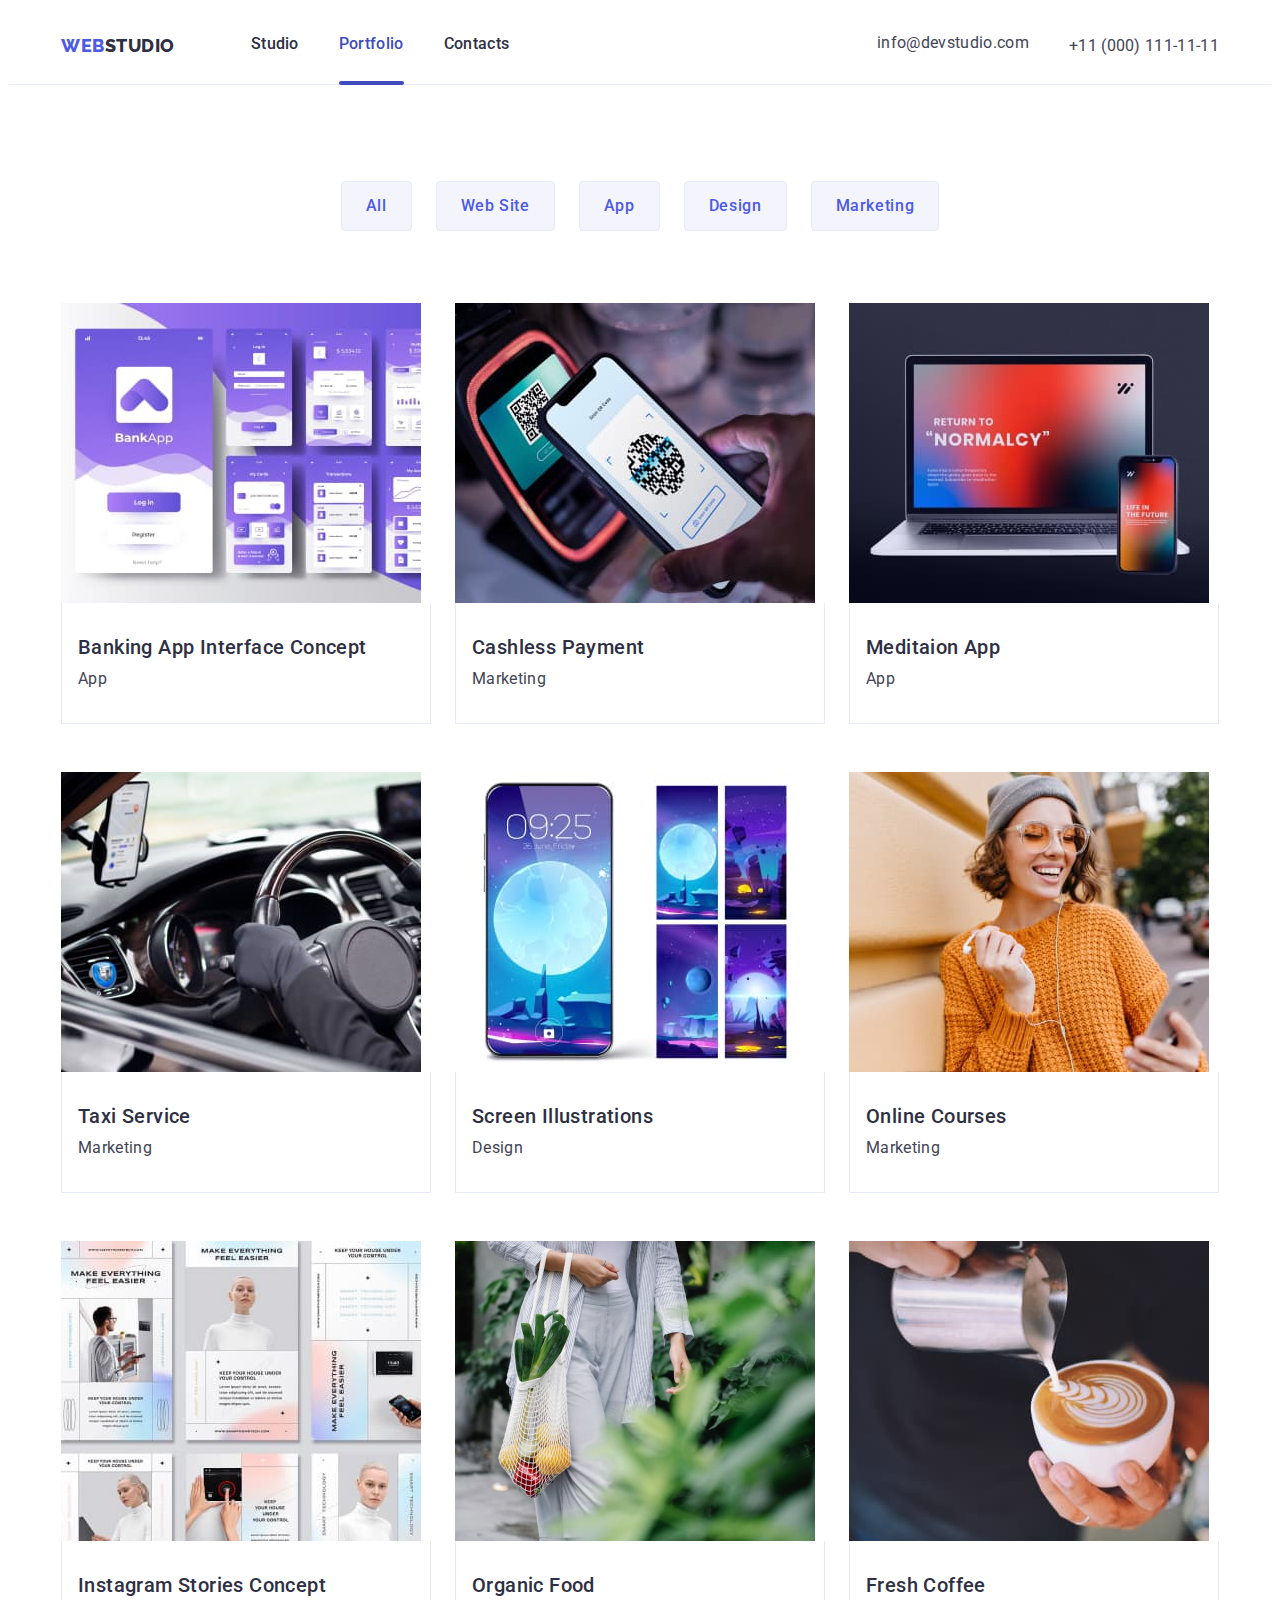
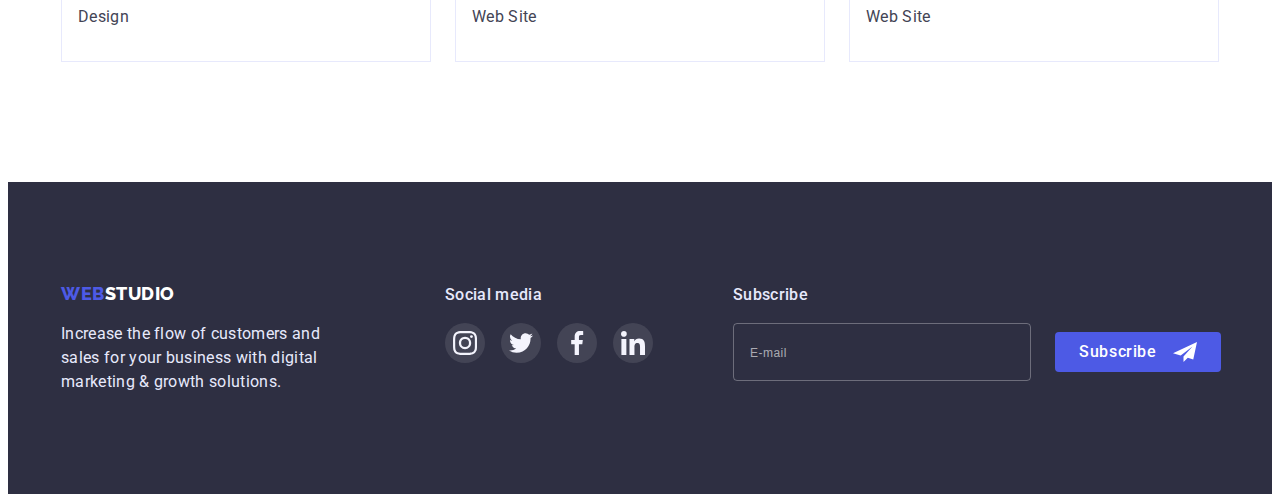
==== commit b158e219: "Add img and styles" ====
--- a/portfolio.html
+++ b/portfolio.html
@@ -60,7 +60,7 @@
         </address>
         <button class="btn-menu-open" type="button" data-menu-open>
           <svg class="icon-menu-btn">
-            <use href="./images/icons.svg#icon-menu-mob"></use>
+            <use href="./images/icons.svg#icon-charm_menu-hamburger-5"></use>
           </svg>
         </button>
         <div class="backdrop-menu is-hidden" data-menu>
@@ -93,50 +93,54 @@
                 >
               </li>
             </ul>
-            <ul class="address-list-modal list">
-              <li class="tel-item-modal">
-                <a class="tel-link-modal link subtitle" href="tel:+110001111111"
-                  >+11 (000) 111-11-11</a
-                >
-              </li>
-              <li class="address-item-modal">
-                <a
-                  class="address-link-modal link text"
-                  href="mailto:info@devstudio.com"
-                  >info@devstudio.com</a
-                >
-              </li>
-            </ul>
-            <ul class="social-list-menu list">
-              <li class="social-item-menu">
-                <a href="#" class="social-links-menu link">
-                  <svg class="social-icons-menu">
-                    <use href="./images/icons.svg#icon-instagram"></use>
-                  </svg>
-                </a>
-              </li>
-              <li class="social-item-menu">
-                <a href="#" class="social-links-menu link">
-                  <svg class="social-icons-menu">
-                    <use href="./images/icons.svg#icon-twitter"></use>
-                  </svg>
-                </a>
-              </li>
-              <li class="social-item-menu">
-                <a href="#" class="social-links-menu link">
-                  <svg class="social-icons-menu">
-                    <use href="./images/icons.svg#icon-facebook"></use>
-                  </svg>
-                </a>
-              </li>
-              <li class="social-item-menu">
-                <a href="#" class="social-links-menu link">
-                  <svg class="social-icons-menu">
-                    <use href="./images/icons.svg#icon-linkedin"></use>
-                  </svg>
-                </a>
-              </li>
-            </ul>
+            <div class="address-list-modal-menu">
+              <ul class="address-list-modal list">
+                <li class="tel-item-modal">
+                  <a
+                    class="tel-link-modal link subtitle"
+                    href="tel:+110001111111"
+                    >+11 (000) 111-11-11</a
+                  >
+                </li>
+                <li class="address-item-modal">
+                  <a
+                    class="address-link-modal link text"
+                    href="mailto:info@devstudio.com"
+                    >info@devstudio.com</a
+                  >
+                </li>
+              </ul>
+              <ul class="social-list-menu list">
+                <li class="social-item-menu">
+                  <a href="#" class="social-links-menu link">
+                    <svg class="social-icons-menu">
+                      <use href="./images/icons.svg#icon-instagram"></use>
+                    </svg>
+                  </a>
+                </li>
+                <li class="social-item-menu">
+                  <a href="#" class="social-links-menu link">
+                    <svg class="social-icons-menu">
+                      <use href="./images/icons.svg#icon-twitter"></use>
+                    </svg>
+                  </a>
+                </li>
+                <li class="social-item-menu">
+                  <a href="#" class="social-links-menu link">
+                    <svg class="social-icons-menu">
+                      <use href="./images/icons.svg#icon-facebook"></use>
+                    </svg>
+                  </a>
+                </li>
+                <li class="social-item-menu">
+                  <a href="#" class="social-links-menu link">
+                    <svg class="social-icons-menu">
+                      <use href="./images/icons.svg#icon-linkedin"></use>
+                    </svg>
+                  </a>
+                </li>
+              </ul>
+            </div>
           </div>
         </div>
       </div>
@@ -169,12 +173,31 @@
           <ul class="projects-objects list">
             <li class="projects-cards">
               <div class="overlay-img">
-                <img
-                  src="./images/portfolio/banking-app.jpg"
-                  alt="screenshot of the bank app"
-                  width="360"
-                  height="300"
-                />
+                <picture
+                  ><source
+                    srcset="
+                      ./images/portfolio/banking-app-desktop@1x.jpg 1x,
+                      ./images/portfolio/banking-app-desktop@2x.jpg 2x
+                    "
+                    media="(min-width: 1200px)" />
+                  <source
+                    srcset="
+                      ./images/portfolio/banking-app-tablet@1x.jpg 1x,
+                      ./images/portfolio/banking-app-tablet@2x.jpg 2x
+                    "
+                    media="(min-width: 768px)" />
+                  <source
+                    srcset="
+                      ./images/portfolio/banking-app-mob@1x.jpg 1x,
+                      ./images/portfolio/banking-app-mob@2x.jpg 2x
+                    "
+                    media="(max-width: 767px)" />
+                  <img
+                    src="./images/portfolio/banking-app.jpg"
+                    alt="screenshot of the bank app"
+                    width="360"
+                    height="300"
+                /></picture>
                 <p class="overlay text">
                   14 Stylish and User-Friendly App Design Concepts · Task
                   Manager App · Calorie Tracker App · Exotic Fruit Ecommerce App
@@ -188,12 +211,31 @@
             </li>
             <li class="projects-cards">
               <div class="overlay-img">
-                <img
-                  src="./images/portfolio/cashless-payment.jpg"
-                  alt="pay by phone using QR code"
-                  width="360"
-                  height="300"
-                />
+                <picture
+                  ><source
+                    srcset="
+                      ./images/portfolio/cashless-desktop@1x.jpg 1x,
+                      ./images/portfolio/cashless-desktop@2x.jpg 2x
+                    "
+                    media="(min-width: 1200px)" />
+                  <source
+                    srcset="
+                      ./images/portfolio/cashless-tablet@1x.jpg 1x,
+                      ./images/portfolio/cashless-tablet@2x.jpg 2x
+                    "
+                    media="(min-width: 768px)" />
+                  <source
+                    srcset="
+                      ./images/portfolio/cashless-mob@1x.jpg 1x,
+                      ./images/portfolio/cashless-mob@2x.jpg 2x
+                    "
+                    media="(max-width: 767px)" />
+                  <img
+                    src="./images/portfolio/cashless-payment.jpg"
+                    alt="pay by phone using QR code"
+                    width="360"
+                    height="300"
+                /></picture>
                 <p class="overlay text">
                   14 Stylish and User-Friendly App Design Concepts · Task
                   Manager App · Calorie Tracker App · Exotic Fruit Ecommerce App
@@ -207,12 +249,31 @@
             </li>
             <li class="projects-cards">
               <div class="overlay-img">
-                <img
-                  src="./images/portfolio/meditation-app.jpg"
-                  alt="laptop and phone screen with meditation app open"
-                  width="360"
-                  height="300"
-                />
+                <picture
+                  ><source
+                    srcset="
+                      ./images/portfolio/meditation-desktop@1x.jpg 1x,
+                      ./images/portfolio/meditation-desktop@2x.jpg 2x
+                    "
+                    media="(min-width: 1200px)" />
+                  <source
+                    srcset="
+                      ./images/portfolio/meditation-tablet@1x.jpg 1x,
+                      ./images/portfolio/meditation-tablet@2x.jpg 2x
+                    "
+                    media="(min-width: 768px)" />
+                  <source
+                    srcset="
+                      ./images/portfolio/meditation-mob@1x.jpg 1x,
+                      ./images/portfolio/meditation-mob@2x.jpg 2x
+                    "
+                    media="(max-width: 767px)" />
+                  <img
+                    src="./images/portfolio/meditation-app.jpg"
+                    alt="laptop and phone screen with meditation app open"
+                    width="360"
+                    height="300"
+                /></picture>
                 <p class="overlay text">
                   14 Stylish and User-Friendly App Design Concepts · Task
                   Manager App · Calorie Tracker App · Exotic Fruit Ecommerce App
@@ -226,12 +287,31 @@
             </li>
             <li class="projects-cards">
               <div class="overlay-img">
-                <img
-                  src="./images/portfolio/taxi-service.jpg"
-                  alt="steering wheel and open taxi app on phone"
-                  width="360"
-                  height="300"
-                />
+                <picture
+                  ><source
+                    srcset="
+                      ./images/portfolio/taxi-service-desktop@1x.jpg 1x,
+                      ./images/portfolio/taxi-service-desktop@2x.jpg 2x
+                    "
+                    media="(min-width: 1200px)" />
+                  <source
+                    srcset="
+                      ./images/portfolio/taxi-service-tablet@1x.jpg 1x,
+                      ./images/portfolio/taxi-service-tablet@2x.jpg 2x
+                    "
+                    media="(min-width: 768px)" />
+                  <source
+                    srcset="
+                      ./images/portfolio/taxi-service-mob@1x.jpg 1x,
+                      ./images/portfolio/taxi-service-mob@2x.jpg 2x
+                    "
+                    media="(max-width: 767px)" />
+                  <img
+                    src="./images/portfolio/taxi-service.jpg"
+                    alt="steering wheel and open taxi app on phone"
+                    width="360"
+                    height="300"
+                /></picture>
                 <p class="overlay text">
                   14 Stylish and User-Friendly App Design Concepts · Task
                   Manager App · Calorie Tracker App · Exotic Fruit Ecommerce App
@@ -245,12 +325,31 @@
             </li>
             <li class="projects-cards">
               <div class="overlay-img">
-                <img
-                  src="./images/portfolio/screen-illustrations.jpg"
-                  alt="illustrations on the phone"
-                  width="360"
-                  height="300"
-                />
+                <picture
+                  ><source
+                    srcset="
+                      ./images/portfolio/screen-desktop@1x.jpg 1x,
+                      ./images/portfolio/screen-desktop@2x.jpg 2x
+                    "
+                    media="(min-width: 1200px)" />
+                  <source
+                    srcset="
+                      ./images/portfolio/screen-tablet@1x.jpg 1x,
+                      ./images/portfolio/screen-tablet@2x.jpg 2x
+                    "
+                    media="(min-width: 768px)" />
+                  <source
+                    srcset="
+                      ./images/portfolio/screen-mob@1x.jpg 1x,
+                      ./images/portfolio/screen-mob@2x.jpg 2x
+                    "
+                    media="(max-width: 767px)" />
+                  <img
+                    src="./images/portfolio/screen-illustrations.jpg"
+                    alt="illustrations on the phone"
+                    width="360"
+                    height="300"
+                /></picture>
                 <p class="overlay text">
                   14 Stylish and User-Friendly App Design Concepts · Task
                   Manager App · Calorie Tracker App · Exotic Fruit Ecommerce App
@@ -264,12 +363,31 @@
             </li>
             <li class="projects-cards">
               <div class="overlay-img">
-                <img
-                  src="./images/portfolio/online-courses.jpg"
-                  alt="girl with phone"
-                  width="360"
-                  height="300"
-                />
+                <picture
+                  ><source
+                    srcset="
+                      ./images/portfolio/online-desktop@1x.jpg 1x,
+                      ./images/portfolio/online-desktop@2x.jpg 2x
+                    "
+                    media="(min-width: 1200px)" />
+                  <source
+                    srcset="
+                      ./images/portfolio/online-tablet@1x.jpg 1x,
+                      ./images/portfolio/online-tablet@2x.jpg 2x
+                    "
+                    media="(min-width: 768px)" />
+                  <source
+                    srcset="
+                      ./images/portfolio/online-mob@1x.jpg 1x,
+                      ./images/portfolio/online-mob@2x.jpg 2x
+                    "
+                    media="(max-width: 767px)" />
+                  <img
+                    src="./images/portfolio/online-courses.jpg"
+                    alt="girl with phone"
+                    width="360"
+                    height="300"
+                /></picture>
                 <p class="overlay text">
                   14 Stylish and User-Friendly App Design Concepts · Task
                   Manager App · Calorie Tracker App · Exotic Fruit Ecommerce App
@@ -283,12 +401,31 @@
             </li>
             <li class="projects-cards">
               <div class="overlay-img">
-                <img
-                  src="./images/portfolio/instagram-stories.jpg"
-                  alt="different types of stories on instagram"
-                  width="360"
-                  height="300"
-                />
+                <picture
+                  ><source
+                    srcset="
+                      ./images/portfolio/instagram-desktop@1x.jpg 1x,
+                      ./images/portfolio/instagram-desktop@2x.jpg 2x
+                    "
+                    media="(min-width: 1200px)" />
+                  <source
+                    srcset="
+                      ./images/portfolio/instagram-tablet@1x.jpg 1x,
+                      ./images/portfolio/instagram-tablet@2x.jpg 2x
+                    "
+                    media="(min-width: 768px)" />
+                  <source
+                    srcset="
+                      ./images/portfolio/instagram-mob@1x.jpg 1x,
+                      ./images/portfolio/instagram-mob@2x.jpg 2x
+                    "
+                    media="(max-width: 767px)" />
+                  <img
+                    src="./images/portfolio/instagram-stories.jpg"
+                    alt="different types of stories on instagram"
+                    width="360"
+                    height="300"
+                /></picture>
                 <p class="overlay text">
                   14 Stylish and User-Friendly App Design Concepts · Task
                   Manager App · Calorie Tracker App · Exotic Fruit Ecommerce App
@@ -302,12 +439,31 @@
             </li>
             <li class="projects-cards">
               <div class="overlay-img">
-                <img
-                  src="./images/portfolio/organic-food.jpg"
-                  alt="man carries a bag of vegetables and fruits"
-                  width="360"
-                  height="300"
-                />
+                <picture
+                  ><source
+                    srcset="
+                      ./images/portfolio/organic-desktop@1x.jpg 1x,
+                      ./images/portfolio/organic-desktop@2x.jpg 2x
+                    "
+                    media="(min-width: 1200px)" />
+                  <source
+                    srcset="
+                      ./images/portfolio/organic-tablet@1x.jpg 1x,
+                      ./images/portfolio/organic-tablet@2x.jpg 2x
+                    "
+                    media="(min-width: 768px)" />
+                  <source
+                    srcset="
+                      ./images/portfolio/organic-mob@1x.jpg 1x,
+                      ./images/portfolio/organic-mob@2x.jpg 2x
+                    "
+                    media="(max-width: 767px)" />
+                  <img
+                    src="./images/portfolio/organic-food.jpg"
+                    alt="man carries a bag of vegetables and fruits"
+                    width="360"
+                    height="300"
+                /></picture>
                 <p class="overlay text">
                   14 Stylish and User-Friendly App Design Concepts · Task
                   Manager App · Calorie Tracker App · Exotic Fruit Ecommerce App
@@ -321,12 +477,31 @@
             </li>
             <li class="projects-cards">
               <div class="overlay-img">
-                <img
-                  src="./images/portfolio/fresh-coffee.jpg"
-                  alt="man pouring coffee into a cup"
-                  width="360"
-                  height="300"
-                />
+                <picture
+                  ><source
+                    srcset="
+                      ./images/portfolio/fresh-desktop@1x.jpg 1x,
+                      ./images/portfolio/fresh-desktop@2x.jpg 2x
+                    "
+                    media="(min-width: 1200px)" />
+                  <source
+                    srcset="
+                      ./images/portfolio/fresh-tablet@1x.jpg 1x,
+                      ./images/portfolio/fresh-tablet@2x.jpg 2x
+                    "
+                    media="(min-width: 768px)" />
+                  <source
+                    srcset="
+                      ./images/portfolio/fresh-mob@1x.jpg 1x,
+                      ./images/portfolio/fresh-mob@2x.jpg 2x
+                    "
+                    media="(max-width: 767px)" />
+                  <img
+                    src="./images/portfolio/fresh-coffee.jpg"
+                    alt="man pouring coffee into a cup"
+                    width="360"
+                    height="300"
+                /></picture>
                 <p class="overlay text">
                   14 Stylish and User-Friendly App Design Concepts · Task
                   Manager App · Calorie Tracker App · Exotic Fruit Ecommerce App
--- a/css/styles.css
+++ b/css/styles.css
@@ -25,7 +25,7 @@
 
 /*-----------------------COMPONENTS-----------------*/
 
-body {
+/* body {
   font-family: var(--primary-text-style);
   color: var(--primary-text-color-light-background);
   background-color: (var(--primary-light-background));
@@ -93,7 +93,7 @@
   clip-path: inset(100%);
   clip: rect(0 0 0 0);
   overflow: hidden;
-}
+} */
 */
 
 /* .subtitle {
--- a/css/mobile.css
+++ b/css/mobile.css
@@ -83,6 +83,9 @@
   color: var(--secondary-color-accent);
 }
 
+.no-scroll {
+  overflow: hidden;
+}
 .visually-hidden {
   position: absolute;
   width: 1px;
@@ -175,18 +178,67 @@
 .page-hero {
   padding-top: 112px;
   padding-bottom: 112px;
-
-  background-image: linear-gradient(
-      to right,
-      rgba(46, 47, 66, 0.7),
-      rgba(46, 47, 66, 0.7)
-    ),
-    url(../images/hero/hero-bg.jpg);
-  max-width: 1440px;
-  margin: 0 auto;
   background-repeat: no-repeat;
   background-position: center;
-  background-size: auto;
+  background-size: cover;
+  margin: 0 auto;
+}
+
+@media screen and (max-width: 428px) {
+  .page-hero {
+    background-image: linear-gradient(
+        to right,
+        rgba(46, 47, 66, 0.7),
+        rgba(46, 47, 66, 0.7)
+      ),
+      url(../images/hero/bg-img-mob@1x.jpg);
+    max-width: 428px;
+  }
+  @media (min-device-pixel-ratio: 2),
+    (min-resolution: 192dpi),
+    (min-resolution: 2dppx) {
+    .hero {
+      background-image: var(--bg-grad), url(../images/hero/bg-img-mob@2x.jpg);
+    }
+  }
+}
+@media screen and (min-width: 429px) and (max-width: 768px) {
+  .page-hero {
+    background-image: linear-gradient(
+        to right,
+        rgba(46, 47, 66, 0.7),
+        rgba(46, 47, 66, 0.7)
+      ),
+      url(../images/hero/bg-tablet@1x.jpg);
+    max-width: 768px;
+
+    @media (min-device-pixel-ratio: 2),
+      (min-resolution: 192dpi),
+      (min-resolution: 2dppx) {
+      .hero {
+        background-image: var(--bg-grad), url(../images/hero/bg-tablet@2x.jpg);
+      }
+    }
+  }
+}
+@media screen and (min-width: 769px) {
+  .page-hero {
+    background-image: linear-gradient(
+        to right,
+        rgba(46, 47, 66, 0.7),
+        rgba(46, 47, 66, 0.7)
+      ),
+      url(../images/hero/bg-desktop@1x.jpg);
+    /* max-width: 768px; */
+
+    @media (min-device-pixel-ratio: 2),
+      (min-resolution: 192dpi),
+      (min-resolution: 2dppx) {
+      .hero {
+        background-image: var(--bg-grad), url(../images/hero/bg-desktopt@2x.jpg);
+      }
+    }
+  }
 }
 .hero-title {
   font-size: 36px;
@@ -215,6 +267,22 @@
 .hero-button:hover,
 .hero-button:focus {
   background-color: var(--primary-color-accent);
+}
+
+.btn-menu-open {
+  background-color: transparent;
+  border: none;
+  display: flex;
+  align-items: center;
+  justify-content: center;
+}
+
+.icon-menu-btn {
+  stroke: #2e2f42;
+  width: 32px;
+  height: 22px;
+  filter: drop-shadow(0px 4px 4px rgba(0, 0, 0, 0.25))
+    drop-shadow(0px 4px 4px rgba(0, 0, 0, 0.25));
 }
 /* ADVANTAGES */
 .advantages-title {
@@ -569,8 +637,8 @@
   top: 50%;
   left: 50%;
   transform: translate(-50%, -50%);
-  width: 408px;
-  height: 584px;
+  width: 392px;
+  height: 586px;
   border-radius: 4px;
   background: #fcfcfc;
   box-shadow: 0px 1px 1px rgba(0, 0, 0, 0.14), 0px 1px 3px rgba(0, 0, 0, 0.12),
@@ -757,12 +825,11 @@
 }
 
 .backdrop-menu {
-  padding: 80px 35px 40px 40px;
   position: fixed;
   top: 0;
   left: 0;
   z-index: 100;
-  width: 100%;
+  width: 100vw;
   height: 100%;
   background: #ffffff;
   box-shadow: 0px 2px 1px rgba(46, 47, 66, 0.08),
@@ -773,6 +840,7 @@
 .modal-menu {
   display: flex;
   flex-direction: column;
+  padding: 80px 35px 40px 40px;
 }
 .menu-item-modal:not(:last-child) {
   margin-bottom: 40px;
@@ -782,6 +850,8 @@
 }
 .tel-item-modal {
   margin-bottom: 40px;
+}
+.address-list-modal {
   margin-top: 284px;
 }
 .address-item-modal {
@@ -796,13 +866,12 @@
   line-height: 1.2;
   letter-spacing: 0.02em;
 }
+
 .social-list-menu {
   display: flex;
   margin-top: 8px;
-}
-
-.social-item-menu:not(:last-child) {
-  margin-right: 56px;
+  justify-content: space-between;
+  max-width: 328px;
 }
 
 .social-links-menu {
@@ -826,8 +895,9 @@
   height: 24px;
   fill: var(--secondary-light-background);
 }
+
 @media screen and (min-width: 480px) {
   .container {
-    width: 428px;
+    width: 100%;
   }
 }
--- a/css/tablet.css
+++ b/css/tablet.css
@@ -42,7 +42,7 @@
     letter-spacing: 0.02em;
     font-weight: 500;
 
-    padding: 24px 0;
+    padding: 24px 0 22px 0;
   }
 
   .menu-link.current {
@@ -158,4 +158,8 @@
   .footer-text {
     width: 264px;
   }
+  .modal {
+    width: 408px;
+    height: 586px;
+  }
 }
--- a/css/desktop.css
+++ b/css/desktop.css
@@ -1,4 +1,4 @@
-@media screen and (min-width: 1158px) {
+@media screen and (min-width: 1200px) {
   /* COMPONENTS */
   .section {
     padding-top: 120px;
@@ -24,6 +24,9 @@
   }
   .address-item:not(:last-child) {
     margin-right: 40px;
+  }
+  .menu-link {
+    padding: 24px 0 28px 0;
   }
   /* HERO */
   .page-hero {
@@ -111,4 +114,8 @@
   .footer-container {
     align-items: baseline;
   }
+  .modal {
+    width: 408px;
+    height: 584px;
+  }
 }
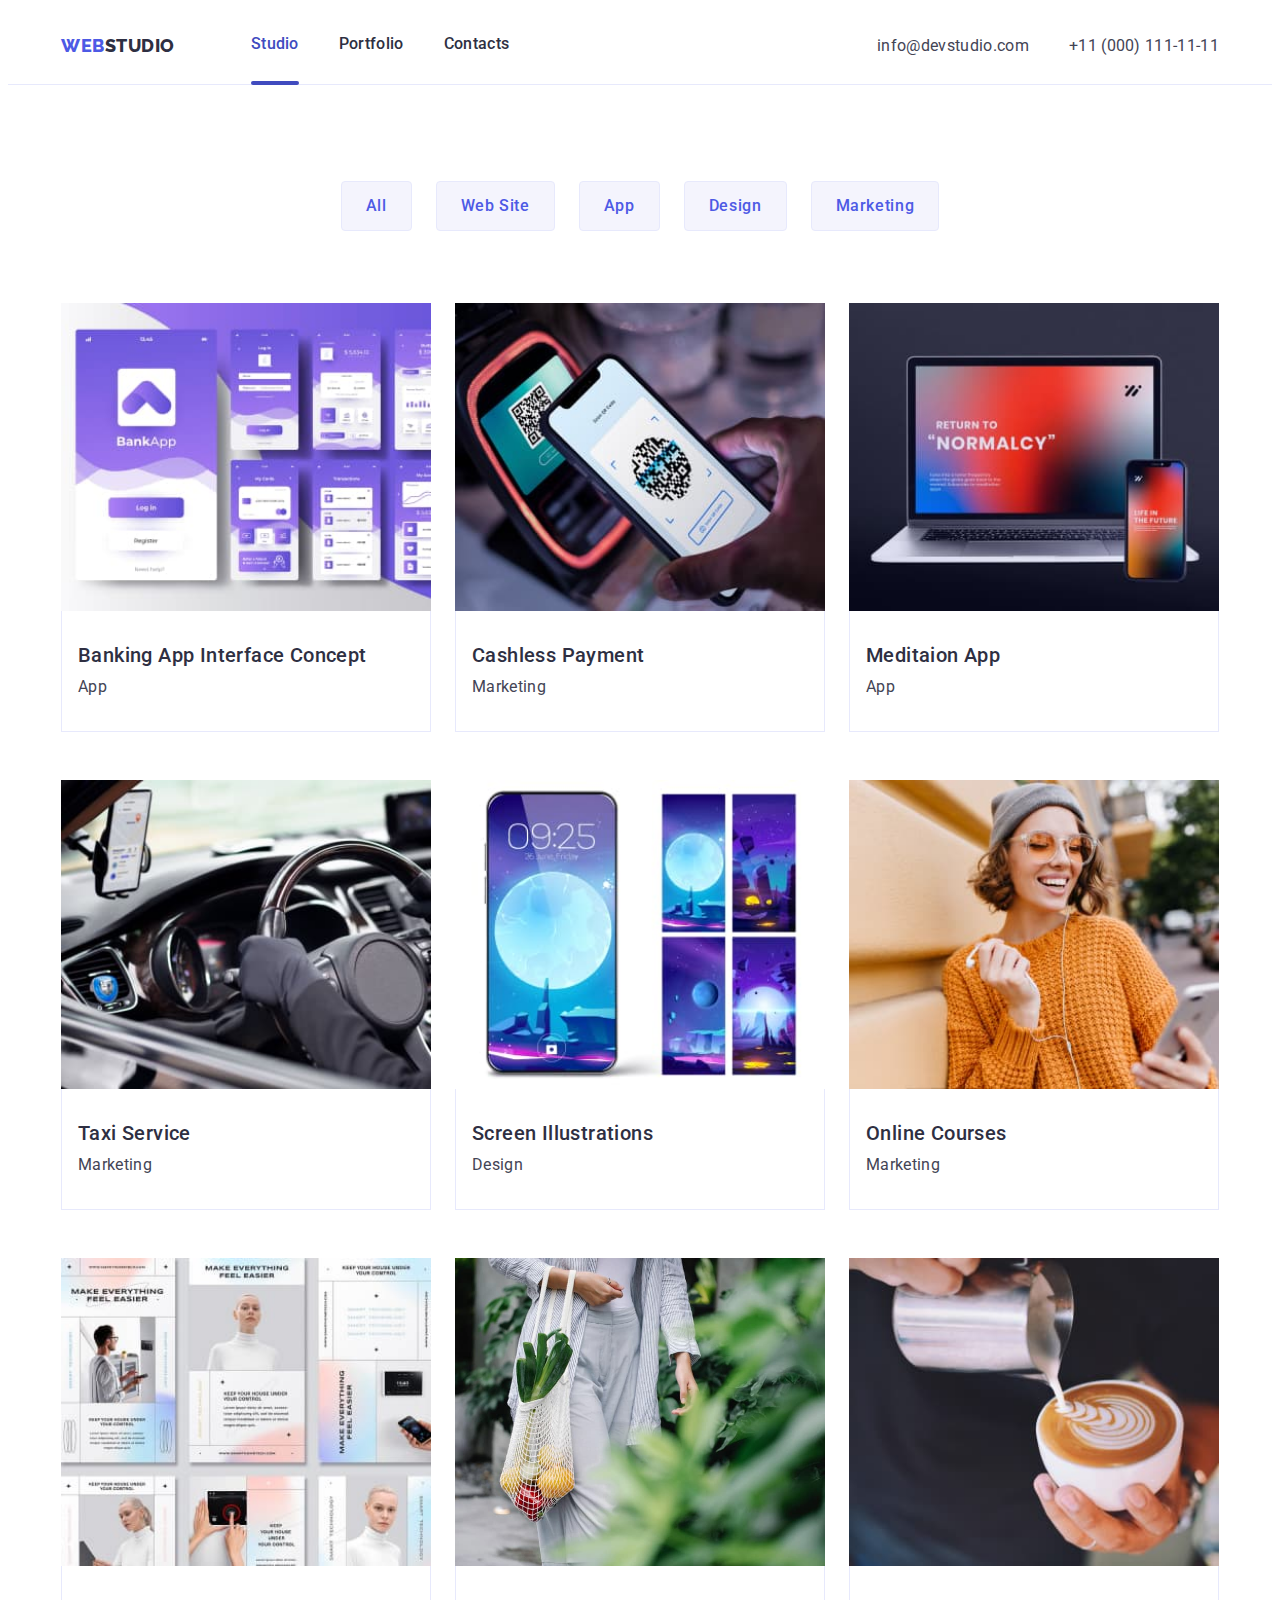
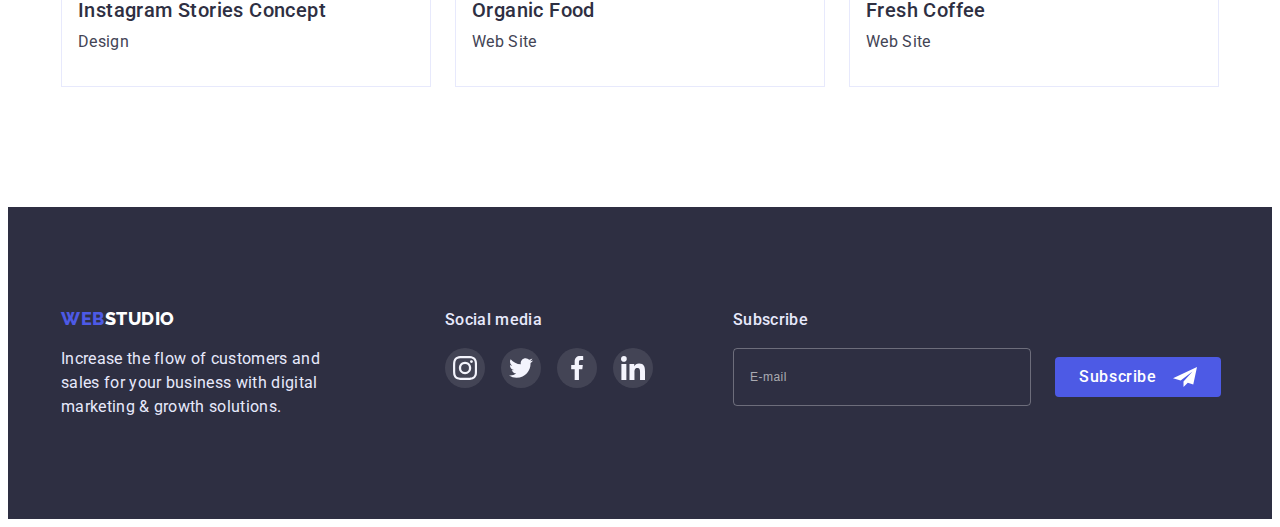
==== commit bd41515b: "Update all styles" ====
--- a/portfolio.html
+++ b/portfolio.html
@@ -18,7 +18,6 @@
       crossorigin="anonymous"
       referrerpolicy="no-referrer"
     />
-    <link rel="stylesheet" href="./css/styles.css" />
     <link rel="stylesheet" href="./css/mobile.css" />
     <link rel="stylesheet" href="./css/tablet.css" />
     <link rel="stylesheet" href="./css/desktop.css" />
@@ -32,12 +31,10 @@
           >
           <ul class="page-menu list">
             <li class="menu-item">
-              <a class="menu-link link" href="./index.html">Studio</a>
+              <a class="menu-link link current" href="./index.html">Studio</a>
             </li>
             <li class="menu-item">
-              <a class="menu-link link current" href="./portfolio.html"
-                >Portfolio</a
-              >
+              <a class="menu-link link" href="./portfolio.html">Portfolio</a>
             </li>
             <li class="menu-item">
               <a class="menu-link link" href="./index.html">Contacts</a>
@@ -64,16 +61,16 @@
           </svg>
         </button>
         <div class="backdrop-menu is-hidden" data-menu>
+          <button
+            class="modal-close-btn menu-btn"
+            type="button"
+            data-menu-close
+          >
+            <svg class="modal-icon-btn">
+              <use href="./images/icons.svg#icon-vector"></use>
+            </svg>
+          </button>
           <div class="modal-menu">
-            <button
-              class="modal-close-btn menu-btn"
-              type="button"
-              data-menu-close
-            >
-              <svg class="modal-icon-btn">
-                <use href="./images/icons.svg#icon-vector"></use>
-              </svg>
-            </button>
             <ul class="page-menu-modal list">
               <li class="menu-item-modal">
                 <a class="menu-link-modal subtitle link" href="./index.html"
@@ -582,5 +579,6 @@
         </div>
       </div>
     </footer>
+    <script src="./js/modal-menu.js"></script>
   </body>
 </html>
--- a/css/mobile.css
+++ b/css/mobile.css
@@ -1,4 +1,3 @@
-/* COMPONENTS */
 :root {
   --primary-text-style: Roboto, sans-serif;
   --text-style-logo: Raleway, sans-serif;
@@ -31,7 +30,6 @@
   color: var(--primary-text-color-light-background);
   background-color: (var(--primary-light-background));
 }
-
 h1,
 h2,
 h3,
@@ -40,49 +38,41 @@
   margin-top: 0;
   margin-bottom: 0;
 }
-
 ul,
 ol {
   margin-top: 0;
   margin-bottom: 0;
   padding-left: 0;
 }
-
 img {
   display: block;
   max-width: 100%;
-}
-
+  width: 100%;
+  height: auto;
+}
 a {
   color: currentColor;
 }
-
 button {
   cursor: pointer;
 }
-
 address {
   font-style: normal;
 }
-
 .list {
   list-style-type: none;
 }
-
 .link {
   text-decoration: none;
   transition: color var(--transition-dur-and-func);
 }
-
 .link:hover,
 .link:focus {
   color: var(--primary-color-accent);
 }
-
 .logo-first {
   color: var(--secondary-color-accent);
 }
-
 .no-scroll {
   overflow: hidden;
 }
@@ -103,7 +93,6 @@
   line-height: 1.5;
   letter-spacing: 0.02em;
 }
-
 .btn {
   font-family: inherit;
   font-size: 16px;
@@ -113,7 +102,6 @@
   border-radius: 4px;
   border: none;
 }
-
 .logo {
   text-decoration: none;
   font-family: var(--text-style-logo);
@@ -170,652 +158,6 @@
 .address-list {
   display: none;
 }
-.btn-menu-open {
-  width: 32px;
-  height: 22px;
-}
-/* HERO */
-.page-hero {
-  padding-top: 112px;
-  padding-bottom: 112px;
-  background-repeat: no-repeat;
-  background-position: center;
-  background-size: cover;
-  margin: 0 auto;
-}
-
-@media screen and (max-width: 428px) {
-  .page-hero {
-    background-image: linear-gradient(
-        to right,
-        rgba(46, 47, 66, 0.7),
-        rgba(46, 47, 66, 0.7)
-      ),
-      url(../images/hero/bg-img-mob@1x.jpg);
-    max-width: 428px;
-  }
-  @media (min-device-pixel-ratio: 2),
-    (min-resolution: 192dpi),
-    (min-resolution: 2dppx) {
-    .hero {
-      background-image: var(--bg-grad), url(../images/hero/bg-img-mob@2x.jpg);
-    }
-  }
-}
-@media screen and (min-width: 429px) and (max-width: 768px) {
-  .page-hero {
-    background-image: linear-gradient(
-        to right,
-        rgba(46, 47, 66, 0.7),
-        rgba(46, 47, 66, 0.7)
-      ),
-      url(../images/hero/bg-tablet@1x.jpg);
-    max-width: 768px;
-
-    @media (min-device-pixel-ratio: 2),
-      (min-resolution: 192dpi),
-      (min-resolution: 2dppx) {
-      .hero {
-        background-image: var(--bg-grad), url(../images/hero/bg-tablet@2x.jpg);
-      }
-    }
-  }
-}
-@media screen and (min-width: 769px) {
-  .page-hero {
-    background-image: linear-gradient(
-        to right,
-        rgba(46, 47, 66, 0.7),
-        rgba(46, 47, 66, 0.7)
-      ),
-      url(../images/hero/bg-desktop@1x.jpg);
-    /* max-width: 768px; */
-
-    @media (min-device-pixel-ratio: 2),
-      (min-resolution: 192dpi),
-      (min-resolution: 2dppx) {
-      .hero {
-        background-image: var(--bg-grad), url(../images/hero/bg-desktopt@2x.jpg);
-      }
-    }
-  }
-}
-.hero-title {
-  font-size: 36px;
-  line-height: 1.11;
-  color: var(--primary-text-color-dark-background);
-  letter-spacing: 0.02em;
-
-  text-align: center;
-  margin-left: auto;
-  margin-right: auto;
-  max-width: 320px;
-  margin-bottom: 72px;
-}
-
-.hero-button {
-  display: block;
-  margin: 0 auto;
-
-  background-color: var(--secondary-color-accent);
-  color: var(--primary-text-color-dark-background);
-
-  padding: 16px 32px;
-  transition: background-color var(--transition-dur-and-func);
-}
-
-.hero-button:hover,
-.hero-button:focus {
-  background-color: var(--primary-color-accent);
-}
-
-.btn-menu-open {
-  background-color: transparent;
-  border: none;
-  display: flex;
-  align-items: center;
-  justify-content: center;
-}
-
-.icon-menu-btn {
-  stroke: #2e2f42;
-  width: 32px;
-  height: 22px;
-  filter: drop-shadow(0px 4px 4px rgba(0, 0, 0, 0.25))
-    drop-shadow(0px 4px 4px rgba(0, 0, 0, 0.25));
-}
-/* ADVANTAGES */
-.advantages-title {
-  font-size: 36px;
-  font-weight: 700;
-  line-height: 1.11;
-  letter-spacing: 0.02em;
-  margin-bottom: 8px;
-}
-.advantages-list {
-  display: flex;
-  flex-wrap: wrap;
-  gap: 72px;
-}
-.advantages-item {
-  flex-basis: calc((100%) / 1);
-}
-.advantages-text {
-  font-weight: 500;
-}
-.icons-advantages-border {
-  display: none;
-}
-/* WORKS */
-.page-works {
-  display: none;
-}
-/* TEAM */
-.page-team {
-  background-color: var(--secondary-light-background);
-  padding-bottom: 128px;
-}
-
-.team-list {
-  display: flex;
-  flex-wrap: wrap;
-  justify-content: center;
-  gap: 72px;
-}
-
-.team-item {
-  background-color: var(--primary-light-background);
-  box-shadow: 0px 1px 6px rgba(46, 47, 66, 0.08),
-    0px 1px 1px rgba(46, 47, 66, 0.16), 0px 2px 1px rgba(46, 47, 66, 0.08);
-  border-radius: 0px 0px 4px 4px;
-}
-
-.team-card-wrapper {
-  text-align: center;
-  padding-top: 32px;
-  padding-bottom: 32px;
-}
-
-.social-list-team {
-  display: flex;
-  justify-content: center;
-  margin-top: 8px;
-}
-
-.social-item-team:not(:last-child) {
-  margin-right: var(--card-set-gap);
-}
-
-.social-links-team {
-  display: flex;
-  align-items: center;
-  justify-content: center;
-  width: 40px;
-  height: 40px;
-  border-radius: 50%;
-  background-color: var(--secondary-color-accent);
-  transition: background-color var(--transition-dur-and-func);
-}
-
-.social-links-team:hover,
-.social-links-team:focus {
-  background-color: var(--primary-color-accent);
-}
-
-.social-icons-team {
-  width: 16px;
-  height: 16px;
-  fill: var(--secondary-light-background);
-}
-/* CUSTOMERS */
-.customers-list {
-  display: flex;
-  justify-content: center;
-  flex-wrap: wrap;
-  gap: 72px 16px;
-}
-
-.customers-link {
-  display: flex;
-  align-items: center;
-  justify-content: center;
-  width: 190px;
-  height: 88px;
-  border: 1px solid #8e8f99;
-  border-radius: 4px;
-  transition: border var(--transition-dur-and-func);
-}
-
-.customers-link:focus,
-.customers-link:hover {
-  border: 1px solid var(--primary-color-accent);
-}
-
-.customers-icon {
-  width: 110px;
-  height: 56px;
-  fill: #8e8f99;
-  transition: fill var(--transition-dur-and-func);
-}
-
-.customers-link:focus .customers-icon,
-.customers-link:hover .customers-icon {
-  fill: var(--primary-color-accent);
-}
-/* PROJECTS */
-.page-projects {
-  padding-top: 48px;
-}
-.projects-filtr {
-  display: flex;
-  justify-content: flex-start;
-  flex-wrap: wrap;
-  margin-bottom: 48px;
-  gap: 16px 24px;
-}
-.projects-button {
-  color: var(--secondary-color-accent);
-  background: var(--secondary-light-background);
-  border: 1px solid var(--secondary-text-color-dark-background);
-  padding: 8px 16px;
-  transition: background-color var(--transition-dur-and-func),
-    color var(--transition-dur-and-func),
-    box-shadow var(--transition-dur-and-func),
-    border var(--transition-dur-and-func);
-}
-
-.projects-button:hover,
-.projects-button:focus {
-  background-color: var(--primary-color-accent);
-  color: var(--primary-light-background);
-  box-shadow: 0px 3px 1px rgba(0, 0, 0, 0.1), 0px 2px 1px rgba(0, 0, 0, 0.08),
-    0px 2px 2px rgba(0, 0, 0, 0.12);
-  border: 1px solid var(--primary-color-accent);
-}
-.projects-objects {
-  display: flex;
-  justify-content: center;
-  flex-wrap: wrap;
-  gap: 48px;
-}
-
-.projects-cards {
-  transition: box-shadow var(--transition-dur-and-func);
-}
-
-.projects-cards:hover {
-  cursor: pointer;
-  box-shadow: 0px 1px 6px rgba(46, 47, 66, 0.08),
-    0px 1px 1px rgba(46, 47, 66, 0.16), 0px 2px 1px rgba(46, 47, 66, 0.08);
-}
-
-.projects-cards:hover .overlay {
-  transform: translate(0, 0);
-}
-
-.overlay-img {
-  position: relative;
-  overflow: hidden;
-}
-
-.overlay {
-  position: absolute;
-  display: block;
-  width: 100%;
-  height: 100%;
-  top: 0;
-  left: 0;
-  padding: 40px 32px;
-
-  background-color: var(--secondary-color-accent);
-  color: var(--secondary-light-background);
-
-  transform: translate(0, 100%);
-  transition: transform var(--transition-dur-and-func);
-}
-
-.projects-wrapper {
-  padding-top: 32px;
-  padding-bottom: 32px;
-  padding-left: 16px;
-
-  border: 1px solid var(--border-wrapper-color);
-  border-top: none;
-}
-/* FOOTER */
-.footer {
-  background-color: var(--primary-dark-background);
-  padding-top: 96px;
-  padding-bottom: 96px;
-}
-
-.footer-container {
-  display: flex;
-  flex-direction: column;
-  align-items: center;
-}
-.footer-about {
-  display: flex;
-  flex-direction: column;
-  align-items: center;
-  margin-bottom: 72px;
-}
-.logo-dark-background {
-  color: var(--primary-text-color-dark-background);
-}
-
-.footer-text {
-  color: var(--secondary-text-color-dark-background);
-  width: 268px;
-  margin-top: 16px;
-}
-.social-link-footer {
-  display: flex;
-  flex-direction: column;
-  align-items: center;
-  margin-bottom: 72px;
-}
-.social-link-text {
-  font-weight: 500;
-  color: var(--secondary-text-color-dark-background);
-  margin-bottom: 16px;
-}
-
-.social-list-footer {
-  display: flex;
-}
-
-.social-item-footer:not(:last-child) {
-  margin-right: 16px;
-}
-
-.social-links-footer {
-  display: flex;
-  align-items: center;
-  justify-content: center;
-  width: 40px;
-  height: 40px;
-  border-radius: 50%;
-  background-color: rgba(255, 255, 255, 0.1);
-  transition: background-color var(--transition-dur-and-func);
-}
-
-.social-links-footer:hover,
-.social-links-footer:focus {
-  background-color: #31d0aa;
-}
-
-.social-icon-footer {
-  display: flex;
-  width: 24px;
-  height: 24px;
-  fill: var(--secondary-light-background);
-}
-
-.footer-form {
-  display: flex;
-  flex-direction: column;
-  align-items: center;
-}
-
-.footer-form-place {
-  display: flex;
-  align-items: center;
-  flex-direction: column;
-}
-
-.footer-text-form {
-  font-weight: 500;
-  color: var(--secondary-text-color-dark-background);
-  margin-bottom: 16px;
-}
-
-.footer-form-input {
-  width: 398px;
-  height: 40px;
-  background-color: transparent;
-  color: var(--secondary-text-color-dark-background);
-  border: 1px solid rgba(255, 255, 255, 0.3);
-  border-radius: 4px;
-  padding: 8px 16px;
-  margin-bottom: 16px;
-  transition: outline var(--transition-dur-and-func);
-}
-
-.footer-form-input::placeholder {
-  font-size: 12px;
-  line-height: 2;
-  letter-spacing: 0.04em;
-  color: rgba(255, 255, 255, 0.6);
-}
-
-.footer-form-input:focus {
-  outline: 1px solid #31d0aa;
-}
-
-.footer-form-submit {
-  display: flex;
-  align-items: center;
-  background: var(--secondary-color-accent);
-  color: var(--primary-text-color-dark-background);
-  padding: 8px 24px;
-  transition: background-color var(--transition-dur-and-func);
-}
-
-.footer-form-submit:hover,
-.footer-form-submit:focus {
-  background-color: var(--primary-color-accent);
-}
-
-.footer-icon-form {
-  fill: #ffffff;
-  margin-left: 16px;
-}
-
-/* MODAL */
-.backdrop {
-  position: fixed;
-  top: 0;
-  left: 0;
-  z-index: 100;
-  width: 100%;
-  height: 100%;
-  background: rgba(46, 47, 66, 0.4);
-  transition: opacity var(--transition-dur-and-func),
-    visibility var(--transition-dur-and-func);
-}
-
-.backdrop.is-hidden {
-  opacity: 0;
-  visibility: hidden;
-  pointer-events: none;
-  transform: opacity(0);
-}
-
-.modal {
-  position: absolute;
-  top: 50%;
-  left: 50%;
-  transform: translate(-50%, -50%);
-  width: 392px;
-  height: 586px;
-  border-radius: 4px;
-  background: #fcfcfc;
-  box-shadow: 0px 1px 1px rgba(0, 0, 0, 0.14), 0px 1px 3px rgba(0, 0, 0, 0.12),
-    0px 2px 1px rgba(0, 0, 0, 0.2);
-  transition: transform var(--transition-dur-and-func);
-}
-
-.modal-close-btn {
-  position: absolute;
-  top: 24px;
-  right: 24px;
-  display: flex;
-  justify-content: center;
-  align-items: center;
-  width: 24px;
-  height: 24px;
-  border-radius: 50%;
-  border: 1px solid rgba(0, 0, 0, 0.1);
-  background: var(--secondary-text-color-dark-background);
-  padding: 0;
-  transition: background var(--transition-dur-and-func);
-}
-
-.modal-close-btn:hover,
-.modal-close-btn:focus {
-  background: var(--primary-color-accent);
-}
-
-.modal-icon-btn {
-  width: 8px;
-  height: 8px;
-  transition: fill var(--transition-dur-and-func);
-}
-
-.modal-close-btn:hover .modal-icon-btn,
-.modal-close-btn:focus .modal-icon-btn {
-  fill: var(--primary-text-color-dark-background);
-}
-
-.modal-text {
-  font-weight: 500;
-  line-height: 1.5;
-  letter-spacing: 0.02em;
-  text-align: center;
-  padding: 72px 24px 0 24px;
-  margin-bottom: 16px;
-}
-
-.modal-form {
-  display: flex;
-  flex-direction: column;
-  padding: 0 24px 16px 24px;
-}
-
-.modal-form-field {
-  font-size: 12px;
-  line-height: 1.17;
-  letter-spacing: 0.04em;
-  color: #8e8f99;
-  margin-bottom: 4px;
-}
-
-.modal-form-input-desk {
-  position: relative;
-}
-
-.modal-form-input {
-  display: block;
-  width: 100%;
-  border: 1px solid rgba(33, 33, 33, 0.2);
-  height: 40px;
-  margin-bottom: 8px;
-  border-radius: 4px;
-  padding: 8px 38px;
-  transition: border var(--transition-dur-and-func);
-}
-
-.modal-form-input:focus {
-  outline: none;
-  border: 1px solid var(--secondary-color-accent);
-}
-
-.modal-form-icon {
-  position: absolute;
-  top: 8px;
-  left: 16px;
-  transition: fill var(--transition-dur-and-func);
-}
-
-.modal-form-input:focus + .modal-form-icon {
-  fill: var(--secondary-color-accent);
-}
-
-.modal-form-message {
-  resize: none;
-  width: 100%;
-  height: 120px;
-  border: 1px solid rgba(33, 33, 33, 0.2);
-  border-radius: 4px;
-  margin-bottom: 16px;
-  padding: 8px 16px;
-  transition: border var(--transition-dur-and-func);
-}
-
-.modal-form-message:focus {
-  outline: none;
-  border: 1px solid var(--secondary-color-accent);
-}
-
-.modal-form-message::placeholder {
-  font-size: 12px;
-  line-height: 1.17;
-  letter-spacing: 0.04em;
-  color: rgba(117, 117, 117, 0.5);
-}
-
-.modal-check {
-  display: flex;
-  margin-bottom: 24px;
-}
-
-.modal-form-check-text {
-  display: flex;
-  align-items: flex-end;
-  font-size: 12px;
-  line-height: 1.17;
-  letter-spacing: 0.04em;
-  color: #757575;
-}
-
-.modal-check-btn {
-  display: flex;
-  justify-content: center;
-  align-items: center;
-  width: 16px;
-  height: 16px;
-  border: 1.25px solid var(--primary-text-color-light-background);
-  border-radius: 2px;
-  margin-right: 8px;
-  transition: background var(--transition-dur-and-func),
-    border var(--transition-dur-and-func);
-}
-
-.modal-form-check:checked + .modal-check-btn {
-  background: var(--primary-color-accent);
-  border: 1.25px solid var(--primary-color-accent);
-}
-
-.modal-check-in {
-  fill: var(--secondary-light-background);
-  opacity: 0;
-  transition: opacity var(--transition-dur-and-func);
-}
-
-.modal-form-check:checked + .modal-check-btn > .modal-check-in {
-  opacity: 1;
-}
-
-.privacy-text {
-  line-height: 1.33;
-  color: var(--secondary-color-accent);
-}
-
-.modal-form-submit {
-  align-self: center;
-  width: 169px;
-  background: var(--secondary-color-accent);
-  box-shadow: 0px 4px 4px rgba(0, 0, 0, 0.15);
-  color: var(--primary-text-color-dark-background);
-  padding: 16px 32px;
-  transition: background-color var(--transition-dur-and-func);
-}
-
-.modal-form-submit:hover,
-.modal-form-submit:focus {
-  background-color: var(--primary-color-accent);
-}
 /* MODAL-MENU */
 .backdrop-menu.is-hidden {
   opacity: 0;
@@ -823,7 +165,6 @@
   pointer-events: none;
   transform: opacity(0);
 }
-
 .backdrop-menu {
   position: fixed;
   top: 0;
@@ -842,6 +183,11 @@
   flex-direction: column;
   padding: 80px 35px 40px 40px;
 }
+.page-menu-modal {
+  display: flex;
+  flex-direction: column;
+  margin-bottom: 100%;
+}
 .menu-item-modal:not(:last-child) {
   margin-bottom: 40px;
 }
@@ -851,14 +197,18 @@
 .tel-item-modal {
   margin-bottom: 40px;
 }
-.address-list-modal {
-  margin-top: 284px;
+.address-list-modal-menu {
+  display: flex;
+  flex-direction: column;
+  /* margin-top: calc(100% - 220px); */
 }
 .address-item-modal {
   margin-bottom: 48px;
 }
 .tel-link-modal {
   color: var(--primary-color-accent);
+  font-weight: 500;
+  font-size: 24px;
 }
 .address-link-modal {
   font-weight: 500;
@@ -866,14 +216,12 @@
   line-height: 1.2;
   letter-spacing: 0.02em;
 }
-
 .social-list-menu {
   display: flex;
   margin-top: 8px;
   justify-content: space-between;
   max-width: 328px;
 }
-
 .social-links-menu {
   display: flex;
   align-items: center;
@@ -884,20 +232,619 @@
   background-color: var(--secondary-color-accent);
   transition: background-color var(--transition-dur-and-func);
 }
-
 .social-links-menu:hover,
 .social-links-menu:focus {
   background-color: var(--primary-color-accent);
 }
-
 .social-icons-menu {
   width: 24px;
   height: 24px;
   fill: var(--secondary-light-background);
 }
-
+.btn-menu-open {
+  width: 32px;
+  height: 22px;
+  background-color: transparent;
+  border: none;
+  display: flex;
+  align-items: center;
+  justify-content: center;
+}
+.icon-menu-btn {
+  stroke: #2e2f42;
+  width: 32px;
+  height: 22px;
+  filter: drop-shadow(0px 4px 4px rgba(0, 0, 0, 0.25))
+    drop-shadow(0px 4px 4px rgba(0, 0, 0, 0.25));
+}
+/* HERO */
+.page-hero {
+  padding-top: 112px;
+  padding-bottom: 112px;
+  background-repeat: no-repeat;
+  background-position: center;
+  margin: 0 auto;
+}
+@media screen and (max-width: 428px) {
+  .page-hero {
+    background-image: linear-gradient(
+        to right,
+        rgba(46, 47, 66, 0.7),
+        rgba(46, 47, 66, 0.7)
+      ),
+      url(../images/hero/bg-img-mob@1x.jpg);
+    max-width: 428px;
+    background-size: cover;
+  }
+  @media (min-device-pixel-ratio: 2),
+    (min-resolution: 192dpi),
+    (min-resolution: 2dppx) {
+    .hero {
+      background-image: var(--bg-grad), url(../images/hero/bg-img-mob@2x.jpg);
+    }
+  }
+}
+@media screen and (min-width: 429px) and (max-width: 768px) {
+  .page-hero {
+    background-image: linear-gradient(
+        to right,
+        rgba(46, 47, 66, 0.7),
+        rgba(46, 47, 66, 0.7)
+      ),
+      url(../images/hero/bg-tablet@1x.jpg);
+    max-width: 768px;
+    background-size: auto;
+
+    @media (min-device-pixel-ratio: 2),
+      (min-resolution: 192dpi),
+      (min-resolution: 2dppx) {
+      .hero {
+        background-image: var(--bg-grad), url(../images/hero/bg-tablet@2x.jpg);
+      }
+    }
+  }
+}
+@media screen and (min-width: 769px) {
+  .page-hero {
+    background-image: linear-gradient(
+        to right,
+        rgba(46, 47, 66, 0.7),
+        rgba(46, 47, 66, 0.7)
+      ),
+      url(../images/hero/bg-desktop@1x.jpg);
+    max-width: 1440px;
+
+    @media (min-device-pixel-ratio: 2),
+      (min-resolution: 192dpi),
+      (min-resolution: 2dppx) {
+      .hero {
+        background-image: var(--bg-grad), url(../images/hero/bg-desktopt@2x.jpg);
+      }
+    }
+  }
+}
+.hero-title {
+  font-size: 36px;
+  line-height: 1.11;
+  color: var(--primary-text-color-dark-background);
+  letter-spacing: 0.02em;
+
+  text-align: center;
+  margin-left: auto;
+  margin-right: auto;
+  max-width: 320px;
+  margin-bottom: 72px;
+}
+.hero-button {
+  display: block;
+  margin: 0 auto;
+
+  background-color: var(--secondary-color-accent);
+  color: var(--primary-text-color-dark-background);
+
+  padding: 16px 32px;
+  transition: background-color var(--transition-dur-and-func);
+}
+.hero-button:hover,
+.hero-button:focus {
+  background-color: var(--primary-color-accent);
+}
+/* ADVANTAGES */
+.advantages-title {
+  font-size: 36px;
+  font-weight: 700;
+  line-height: 1.11;
+  letter-spacing: 0.02em;
+  margin-bottom: 8px;
+}
+.advantages-list {
+  display: flex;
+  flex-wrap: wrap;
+  gap: 72px;
+}
+.advantages-item {
+  flex-basis: calc((100%) / 1);
+}
+.advantages-text {
+  font-weight: 500;
+}
+.icons-advantages-border {
+  display: none;
+}
+/* WORKS */
+.page-works {
+  display: none;
+}
+/* TEAM */
+.page-team {
+  background-color: var(--secondary-light-background);
+  padding-bottom: 128px;
+}
+.team-list {
+  display: flex;
+  flex-wrap: wrap;
+  justify-content: center;
+  gap: 72px;
+}
+.team-item {
+  background-color: var(--primary-light-background);
+  box-shadow: 0px 1px 6px rgba(46, 47, 66, 0.08),
+    0px 1px 1px rgba(46, 47, 66, 0.16), 0px 2px 1px rgba(46, 47, 66, 0.08);
+  border-radius: 0px 0px 4px 4px;
+}
+.team-card-wrapper {
+  text-align: center;
+  padding-top: 32px;
+  padding-bottom: 32px;
+}
+.social-list-team {
+  display: flex;
+  justify-content: center;
+  margin-top: 8px;
+}
+.social-item-team:not(:last-child) {
+  margin-right: var(--card-set-gap);
+}
+.social-links-team {
+  display: flex;
+  align-items: center;
+  justify-content: center;
+  width: 40px;
+  height: 40px;
+  border-radius: 50%;
+  background-color: var(--secondary-color-accent);
+  transition: background-color var(--transition-dur-and-func);
+}
+.social-links-team:hover,
+.social-links-team:focus {
+  background-color: var(--primary-color-accent);
+}
+.social-icons-team {
+  width: 16px;
+  height: 16px;
+  fill: var(--secondary-light-background);
+}
+/* CUSTOMERS */
+.customers-list {
+  display: flex;
+  justify-content: center;
+  flex-wrap: wrap;
+  gap: 72px 16px;
+}
+.customers-link {
+  display: flex;
+  align-items: center;
+  justify-content: center;
+  width: 190px;
+  height: 88px;
+  border: 1px solid #8e8f99;
+  border-radius: 4px;
+  transition: border var(--transition-dur-and-func);
+}
+.customers-link:focus,
+.customers-link:hover {
+  border: 1px solid var(--primary-color-accent);
+}
+.customers-icon {
+  width: 110px;
+  height: 56px;
+  fill: #8e8f99;
+  transition: fill var(--transition-dur-and-func);
+}
+.customers-link:focus .customers-icon,
+.customers-link:hover .customers-icon {
+  fill: var(--primary-color-accent);
+}
+/* PROJECTS */
+.page-projects {
+  padding-top: 48px;
+}
+.projects-filtr {
+  display: flex;
+  justify-content: flex-start;
+  flex-wrap: wrap;
+  margin-bottom: 48px;
+  gap: 16px 24px;
+}
+.projects-button {
+  color: var(--secondary-color-accent);
+  background: var(--secondary-light-background);
+  border: 1px solid var(--secondary-text-color-dark-background);
+  padding: 8px 16px;
+  transition: background-color var(--transition-dur-and-func),
+    color var(--transition-dur-and-func),
+    box-shadow var(--transition-dur-and-func),
+    border var(--transition-dur-and-func);
+}
+.projects-button:hover,
+.projects-button:focus {
+  background-color: var(--primary-color-accent);
+  color: var(--primary-light-background);
+  box-shadow: 0px 3px 1px rgba(0, 0, 0, 0.1), 0px 2px 1px rgba(0, 0, 0, 0.08),
+    0px 2px 2px rgba(0, 0, 0, 0.12);
+  border: 1px solid var(--primary-color-accent);
+}
+.projects-objects {
+  display: flex;
+  justify-content: center;
+  flex-wrap: wrap;
+  gap: 48px;
+}
+.projects-cards {
+  transition: box-shadow var(--transition-dur-and-func);
+}
+.projects-cards:hover {
+  cursor: pointer;
+  box-shadow: 0px 1px 6px rgba(46, 47, 66, 0.08),
+    0px 1px 1px rgba(46, 47, 66, 0.16), 0px 2px 1px rgba(46, 47, 66, 0.08);
+}
+.projects-cards:hover .overlay {
+  transform: translate(0, 0);
+}
+.overlay-img {
+  position: relative;
+  overflow: hidden;
+}
+.overlay {
+  position: absolute;
+  display: block;
+  width: 100%;
+  height: 100%;
+  top: 0;
+  left: 0;
+  padding: 40px 32px;
+
+  background-color: var(--secondary-color-accent);
+  color: var(--secondary-light-background);
+
+  transform: translate(0, 100%);
+  transition: transform var(--transition-dur-and-func);
+}
+.projects-wrapper {
+  padding-top: 32px;
+  padding-bottom: 32px;
+  padding-left: 16px;
+
+  border: 1px solid var(--border-wrapper-color);
+  border-top: none;
+}
+/* FOOTER */
+.footer {
+  background-color: var(--primary-dark-background);
+  padding-top: 96px;
+  padding-bottom: 96px;
+}
+.footer-container {
+  display: flex;
+  flex-direction: column;
+  align-items: center;
+}
+.footer-about {
+  display: flex;
+  flex-direction: column;
+  align-items: center;
+  margin-bottom: 72px;
+}
+.logo-dark-background {
+  color: var(--primary-text-color-dark-background);
+}
+.footer-text {
+  color: var(--secondary-text-color-dark-background);
+  width: 268px;
+  margin-top: 16px;
+}
+.social-link-footer {
+  display: flex;
+  flex-direction: column;
+  align-items: center;
+  margin-bottom: 72px;
+}
+.social-link-text {
+  font-weight: 500;
+  color: var(--secondary-text-color-dark-background);
+  margin-bottom: 16px;
+}
+.social-list-footer {
+  display: flex;
+}
+.social-item-footer:not(:last-child) {
+  margin-right: 16px;
+}
+.social-links-footer {
+  display: flex;
+  align-items: center;
+  justify-content: center;
+  width: 40px;
+  height: 40px;
+  border-radius: 50%;
+  background-color: rgba(255, 255, 255, 0.1);
+  transition: background-color var(--transition-dur-and-func);
+}
+.social-links-footer:hover,
+.social-links-footer:focus {
+  background-color: #31d0aa;
+}
+.social-icon-footer {
+  display: flex;
+  width: 24px;
+  height: 24px;
+  fill: var(--secondary-light-background);
+}
+.footer-form {
+  display: flex;
+  flex-direction: column;
+  align-items: center;
+}
+.footer-form-place {
+  display: flex;
+  align-items: center;
+  flex-direction: column;
+}
+.footer-text-form {
+  font-weight: 500;
+  color: var(--secondary-text-color-dark-background);
+  margin-bottom: 16px;
+}
+.footer-form-input {
+  width: 100%;
+  height: 40px;
+  background-color: transparent;
+  color: var(--secondary-text-color-dark-background);
+  border: 1px solid rgba(255, 255, 255, 0.3);
+  border-radius: 4px;
+  padding: 8px 16px;
+  margin-bottom: 16px;
+  transition: outline var(--transition-dur-and-func);
+}
+.footer-form-input::placeholder {
+  font-size: 12px;
+  line-height: 2;
+  letter-spacing: 0.04em;
+  color: rgba(255, 255, 255, 0.6);
+}
+.footer-form-input:focus {
+  outline: 1px solid #31d0aa;
+}
+.footer-form-submit {
+  display: flex;
+  align-items: center;
+  background: var(--secondary-color-accent);
+  color: var(--primary-text-color-dark-background);
+  padding: 8px 24px;
+  transition: background-color var(--transition-dur-and-func);
+}
+.footer-form-submit:hover,
+.footer-form-submit:focus {
+  background-color: var(--primary-color-accent);
+}
+.footer-icon-form {
+  fill: #ffffff;
+  margin-left: 16px;
+}
+/* MODAL */
+.backdrop {
+  position: fixed;
+  top: 0;
+  left: 0;
+  z-index: 100;
+  width: 100%;
+  height: 100%;
+  background: rgba(46, 47, 66, 0.4);
+  transition: opacity var(--transition-dur-and-func),
+    visibility var(--transition-dur-and-func);
+}
+.backdrop.is-hidden {
+  opacity: 0;
+  visibility: hidden;
+  pointer-events: none;
+  transform: opacity(0);
+}
+.modal {
+  position: absolute;
+  top: 50%;
+  left: 50%;
+  transform: translate(-50%, -50%);
+  max-width: 392px;
+  width: calc(100% - 2 * 18px);
+  height: 586px;
+  border-radius: 4px;
+  background: #fcfcfc;
+  box-shadow: 0px 1px 1px rgba(0, 0, 0, 0.14), 0px 1px 3px rgba(0, 0, 0, 0.12),
+    0px 2px 1px rgba(0, 0, 0, 0.2);
+  transition: transform var(--transition-dur-and-func);
+}
+.modal-close-btn {
+  position: absolute;
+  top: 24px;
+  right: 24px;
+  display: flex;
+  justify-content: center;
+  align-items: center;
+  width: 24px;
+  height: 24px;
+  border-radius: 50%;
+  border: 1px solid rgba(0, 0, 0, 0.1);
+  background: var(--secondary-text-color-dark-background);
+  padding: 0;
+  transition: background var(--transition-dur-and-func);
+}
+.modal-close-btn:hover,
+.modal-close-btn:focus {
+  background: var(--primary-color-accent);
+}
+.modal-icon-btn {
+  width: 8px;
+  height: 8px;
+  transition: fill var(--transition-dur-and-func);
+}
+.modal-close-btn:hover .modal-icon-btn,
+.modal-close-btn:focus .modal-icon-btn {
+  fill: var(--primary-text-color-dark-background);
+}
+.modal-text {
+  font-weight: 500;
+  line-height: 1.5;
+  letter-spacing: 0.02em;
+  text-align: center;
+  padding: 72px 24px 0 24px;
+  margin-bottom: 16px;
+}
+.modal-form {
+  display: flex;
+  flex-direction: column;
+  padding: 0 24px 16px 24px;
+}
+.modal-form-field {
+  font-size: 12px;
+  line-height: 1.17;
+  letter-spacing: 0.04em;
+  color: #8e8f99;
+  margin-bottom: 4px;
+}
+.modal-form-input-desk {
+  position: relative;
+}
+.modal-form-input {
+  display: block;
+  width: 100%;
+  border: 1px solid rgba(33, 33, 33, 0.2);
+  height: 40px;
+  margin-bottom: 8px;
+  border-radius: 4px;
+  padding: 8px 38px;
+  transition: border var(--transition-dur-and-func);
+}
+.modal-form-input:focus {
+  outline: none;
+  border: 1px solid var(--secondary-color-accent);
+}
+.modal-form-icon {
+  position: absolute;
+  top: 8px;
+  left: 16px;
+  transition: fill var(--transition-dur-and-func);
+}
+.modal-form-input:focus + .modal-form-icon {
+  fill: var(--secondary-color-accent);
+}
+.modal-form-message {
+  resize: none;
+  width: 100%;
+  height: 80px;
+  border: 1px solid rgba(33, 33, 33, 0.2);
+  border-radius: 4px;
+  margin-bottom: 16px;
+  padding: 8px 16px;
+  transition: border var(--transition-dur-and-func);
+}
+.modal-form-message:focus {
+  outline: none;
+  border: 1px solid var(--secondary-color-accent);
+}
+.modal-form-message::placeholder {
+  font-size: 12px;
+  line-height: 1.17;
+  letter-spacing: 0.04em;
+  color: rgba(117, 117, 117, 0.5);
+}
+.modal-check {
+  display: flex;
+  margin-bottom: 24px;
+}
+.modal-form-check-text {
+  display: flex;
+  align-items: flex-end;
+  font-size: 12px;
+  line-height: 1.17;
+  letter-spacing: 0.04em;
+  color: #757575;
+}
+.modal-check-btn {
+  display: flex;
+  justify-content: center;
+  align-items: center;
+  width: 16px;
+  height: 16px;
+  border: 1.25px solid var(--primary-text-color-light-background);
+  border-radius: 2px;
+  margin-right: 8px;
+  transition: background var(--transition-dur-and-func),
+    border var(--transition-dur-and-func);
+}
+.modal-form-check:checked + .modal-check-btn {
+  background: var(--primary-color-accent);
+  border: 1.25px solid var(--primary-color-accent);
+}
+.modal-check-in {
+  fill: var(--secondary-light-background);
+  opacity: 0;
+  transition: opacity var(--transition-dur-and-func);
+}
+.modal-form-check:checked + .modal-check-btn > .modal-check-in {
+  opacity: 1;
+}
+.privacy-text {
+  line-height: 1.33;
+  color: var(--secondary-color-accent);
+}
+.modal-form-submit {
+  align-self: center;
+  width: 169px;
+  background: var(--secondary-color-accent);
+  box-shadow: 0px 4px 4px rgba(0, 0, 0, 0.15);
+  color: var(--primary-text-color-dark-background);
+  padding: 16px 32px;
+  transition: background-color var(--transition-dur-and-func);
+}
+.modal-form-submit:hover,
+.modal-form-submit:focus {
+  background-color: var(--primary-color-accent);
+}
 @media screen and (min-width: 480px) {
   .container {
     width: 100%;
   }
-}
+  .footer-form-input {
+    width: 398px;
+  }
+  .advantages-item {
+    max-width: 396px;
+  }
+  .tel-link-modal {
+    font-weight: 700;
+    font-size: 36px;
+  }
+  .page-menu-modal {
+    margin-bottom: 284px;
+  }
+  .modal {
+    width: 392px;
+    height: 586px;
+  }
+  .modal-form-message {
+    height: 120px;
+  }
+  .projects-filtr {
+    justify-content: center;
+  }
+}
--- a/css/tablet.css
+++ b/css/tablet.css
@@ -1,6 +1,5 @@
 @media screen and (min-width: 768px) {
   /* COMPONENTS */
-
   .container {
     width: 768px;
   }
@@ -15,11 +14,9 @@
     display: flex;
     align-items: center;
   }
-
   .logo-light-background {
     margin-right: 120px;
   }
-
   .page-menu {
     display: flex;
     align-items: center;
@@ -44,11 +41,9 @@
 
     padding: 24px 0 22px 0;
   }
-
   .menu-link.current {
     color: var(--primary-color-accent);
   }
-
   .menu-link.current::after {
     content: '';
     position: absolute;
@@ -60,7 +55,6 @@
     background: var(--primary-color-accent);
     border-radius: 2px;
   }
-
   .address-list {
     display: block;
   }
@@ -72,7 +66,6 @@
     line-height: 1.17;
     letter-spacing: 0.04em;
   }
-
   .address-link:hover,
   .address-link:focus {
     color: var(--primary-color-accent);
@@ -103,7 +96,6 @@
   .customers-list {
     gap: 72px 24px;
   }
-
   .customers-link {
     width: 168px;
   }
--- a/css/desktop.css
+++ b/css/desktop.css
@@ -24,6 +24,7 @@
   }
   .address-item:not(:last-child) {
     margin-right: 40px;
+    margin-bottom: 0;
   }
   .menu-link {
     padding: 24px 0 28px 0;
@@ -70,7 +71,6 @@
     display: block;
     padding-top: 0;
   }
-
   .works-list {
     display: flex;
     gap: var(--card-set-gap);
@@ -110,10 +110,10 @@
     padding-bottom: 100px;
     padding-left: 0;
   }
-
   .footer-container {
     align-items: baseline;
   }
+  /* MODAL */
   .modal {
     width: 408px;
     height: 584px;
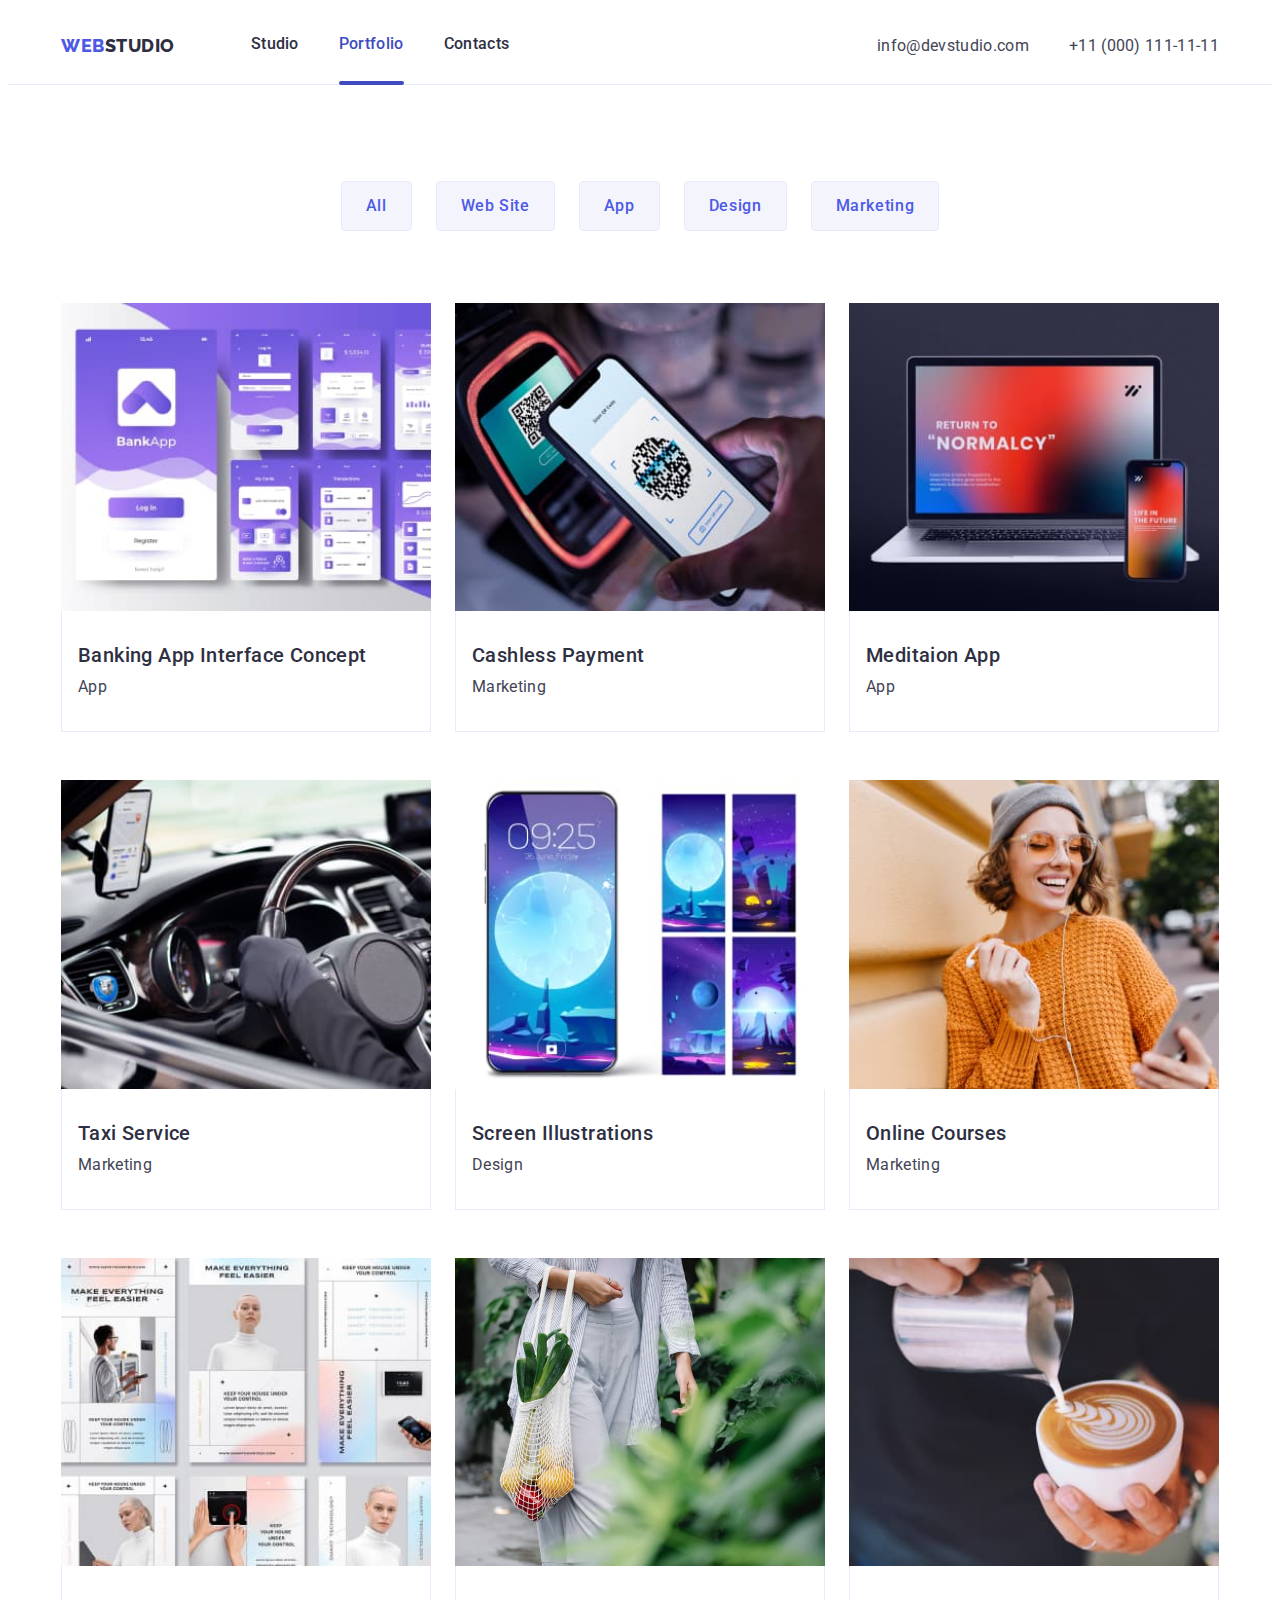
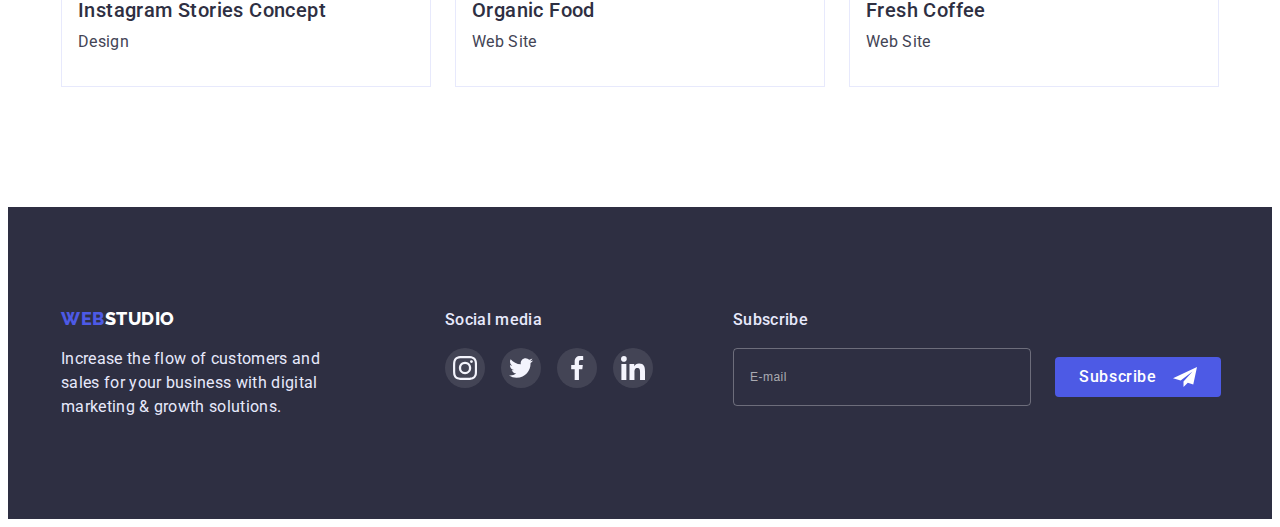
==== commit 3acf7e77: "Check all" ====
--- a/portfolio.html
+++ b/portfolio.html
@@ -31,10 +31,12 @@
           >
           <ul class="page-menu list">
             <li class="menu-item">
-              <a class="menu-link link current" href="./index.html">Studio</a>
+              <a class="menu-link link" href="./index.html">Studio</a>
             </li>
             <li class="menu-item">
-              <a class="menu-link link" href="./portfolio.html">Portfolio</a>
+              <a class="menu-link link current" href="./portfolio.html"
+                >Portfolio</a
+              >
             </li>
             <li class="menu-item">
               <a class="menu-link link" href="./index.html">Contacts</a>
--- a/css/mobile.css
+++ b/css/mobile.css
@@ -145,8 +145,6 @@
 .header-container {
   display: flex;
   align-items: center;
-  justify-content: space-between;
-  padding: 24px 16px;
   width: 100%;
 }
 .logo-light-background {
@@ -167,11 +165,12 @@
 }
 .backdrop-menu {
   position: fixed;
+  display: flex;
   top: 0;
   left: 0;
   z-index: 100;
   width: 100vw;
-  height: 100%;
+  height: 100vh;
   background: #ffffff;
   box-shadow: 0px 2px 1px rgba(46, 47, 66, 0.08),
     0px 1px 1px rgba(46, 47, 66, 0.16), 0px 1px 6px rgba(46, 47, 66, 0.08);
@@ -181,12 +180,12 @@
 .modal-menu {
   display: flex;
   flex-direction: column;
+  justify-content: space-between;
   padding: 80px 35px 40px 40px;
 }
 .page-menu-modal {
   display: flex;
   flex-direction: column;
-  margin-bottom: 100%;
 }
 .menu-item-modal:not(:last-child) {
   margin-bottom: 40px;
@@ -200,7 +199,6 @@
 .address-list-modal-menu {
   display: flex;
   flex-direction: column;
-  /* margin-top: calc(100% - 220px); */
 }
 .address-item-modal {
   margin-bottom: 48px;
@@ -249,6 +247,8 @@
   display: flex;
   align-items: center;
   justify-content: center;
+  margin-left: auto;
+  padding: 24px 0;
 }
 .icon-menu-btn {
   stroke: #2e2f42;
@@ -364,6 +364,9 @@
 }
 .advantages-item {
   flex-basis: calc((100%) / 1);
+  display: flex;
+  flex-direction: column;
+  align-items: center;
 }
 .advantages-text {
   font-weight: 500;
@@ -435,7 +438,7 @@
   display: flex;
   align-items: center;
   justify-content: center;
-  width: 190px;
+  width: 100%;
   height: 88px;
   border: 1px solid #8e8f99;
   border-radius: 4px;
@@ -444,6 +447,9 @@
 .customers-link:focus,
 .customers-link:hover {
   border: 1px solid var(--primary-color-accent);
+}
+.customers-item {
+  flex-basis: calc((100% - 16px) / 2);
 }
 .customers-icon {
   width: 110px;
@@ -827,16 +833,10 @@
   .footer-form-input {
     width: 398px;
   }
-  .advantages-item {
-    max-width: 396px;
-  }
   .tel-link-modal {
     font-weight: 700;
     font-size: 36px;
   }
-  .page-menu-modal {
-    margin-bottom: 284px;
-  }
   .modal {
     width: 392px;
     height: 586px;
@@ -847,4 +847,10 @@
   .projects-filtr {
     justify-content: center;
   }
-}
+  .customers-link {
+    width: 190px;
+  }
+  .customers-item {
+    flex-basis: auto;
+  }
+}
--- a/css/tablet.css
+++ b/css/tablet.css
@@ -4,9 +4,6 @@
     width: 768px;
   }
   /* HEADER */
-  .header-container {
-    padding: 0;
-  }
   .btn-menu-open {
     display: none;
   }
@@ -22,7 +19,7 @@
     align-items: center;
   }
   .address {
-    margin-left: 118px;
+    margin-left: auto;
   }
   .menu-item:not(:last-child) {
     margin-right: 40px;
@@ -87,6 +84,7 @@
   }
   .advantages-item {
     flex-basis: calc((100% - var(--card-set-gap)) / 2);
+    align-items: flex-start;
   }
   /* TEAM */
   .team-list {
